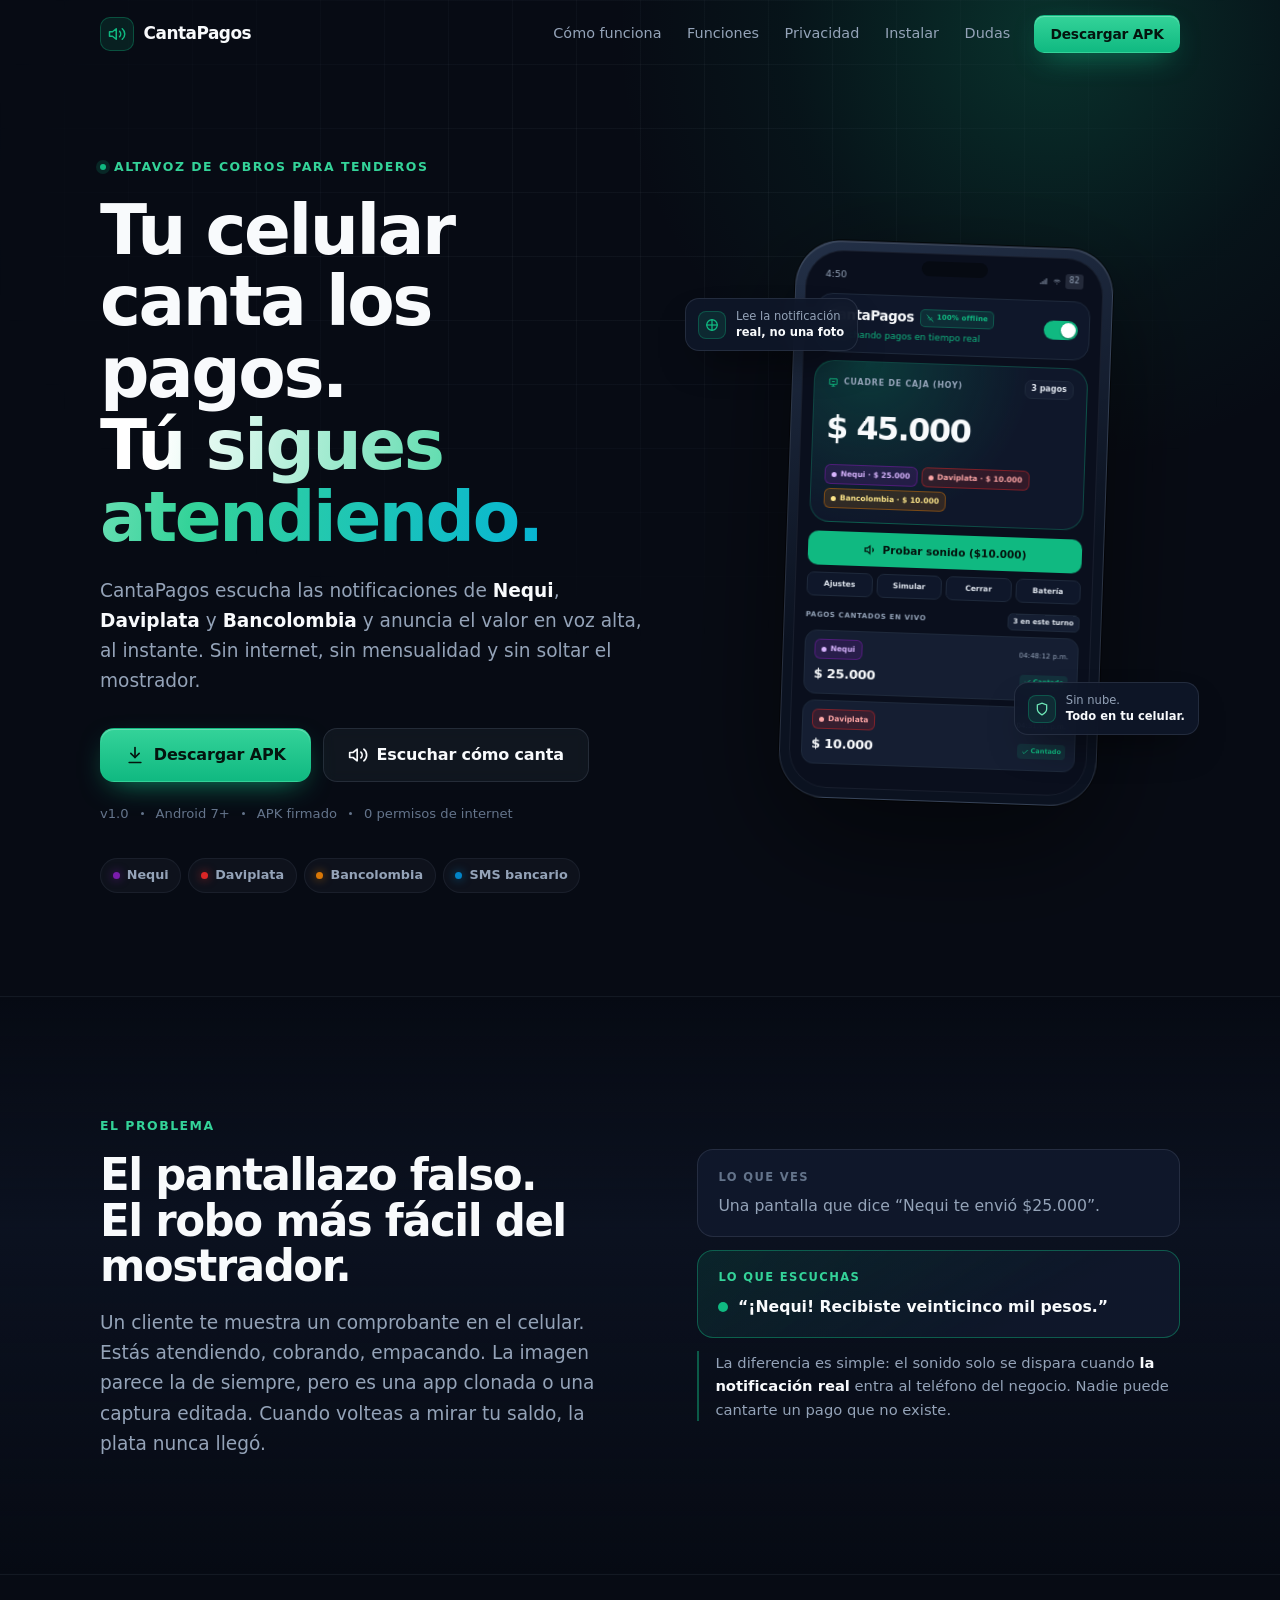
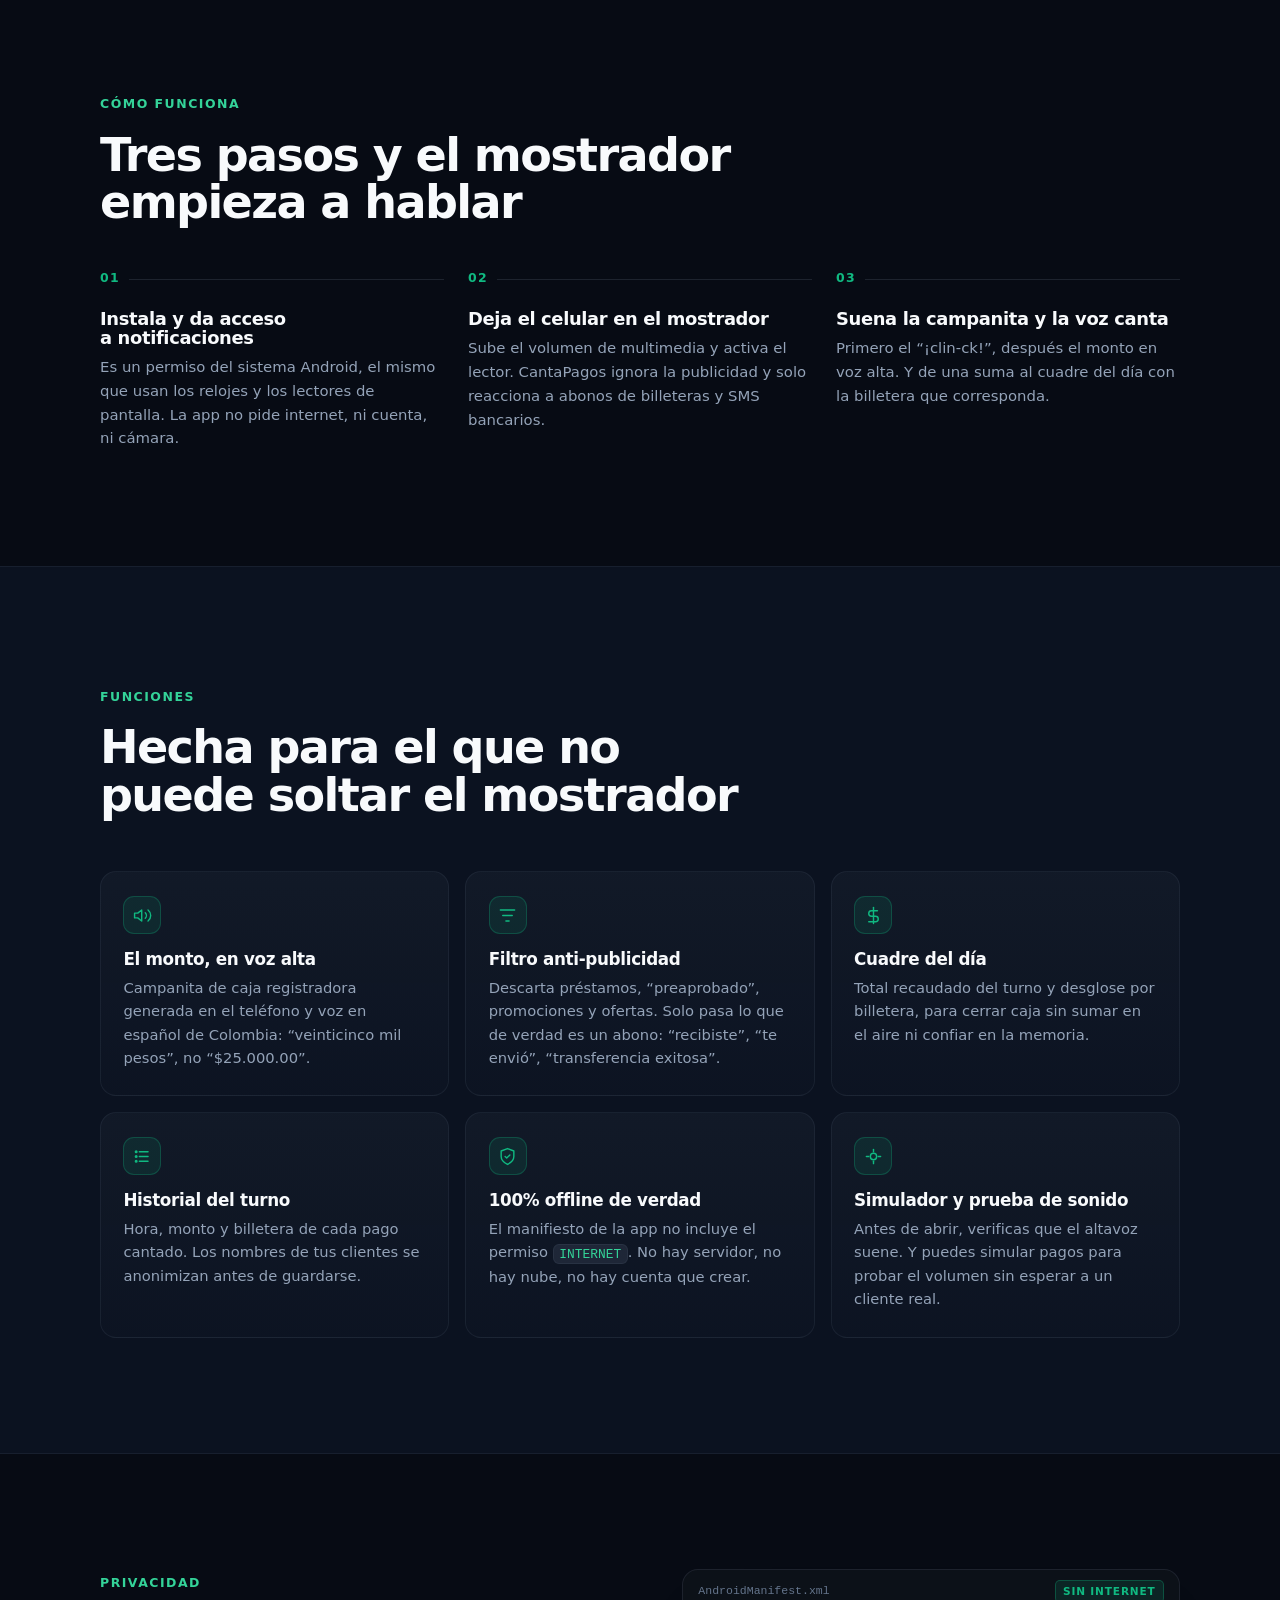
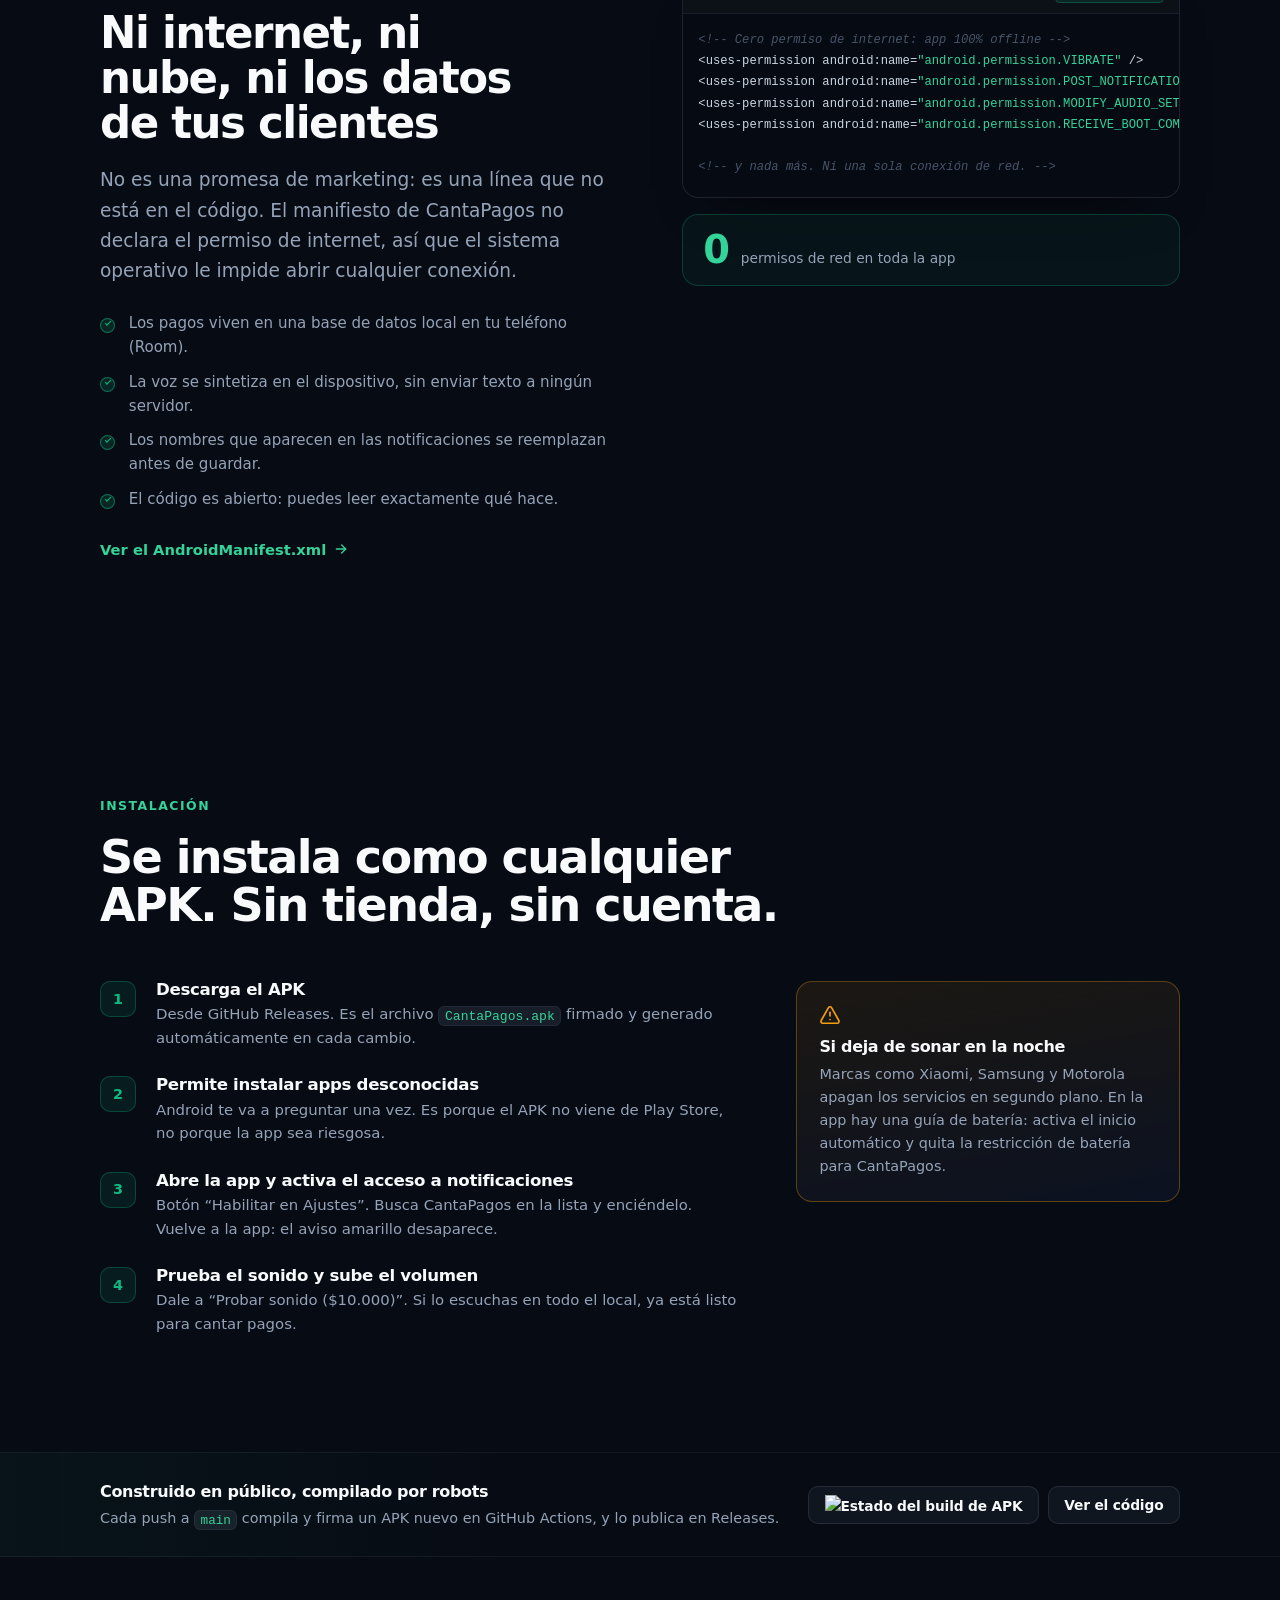
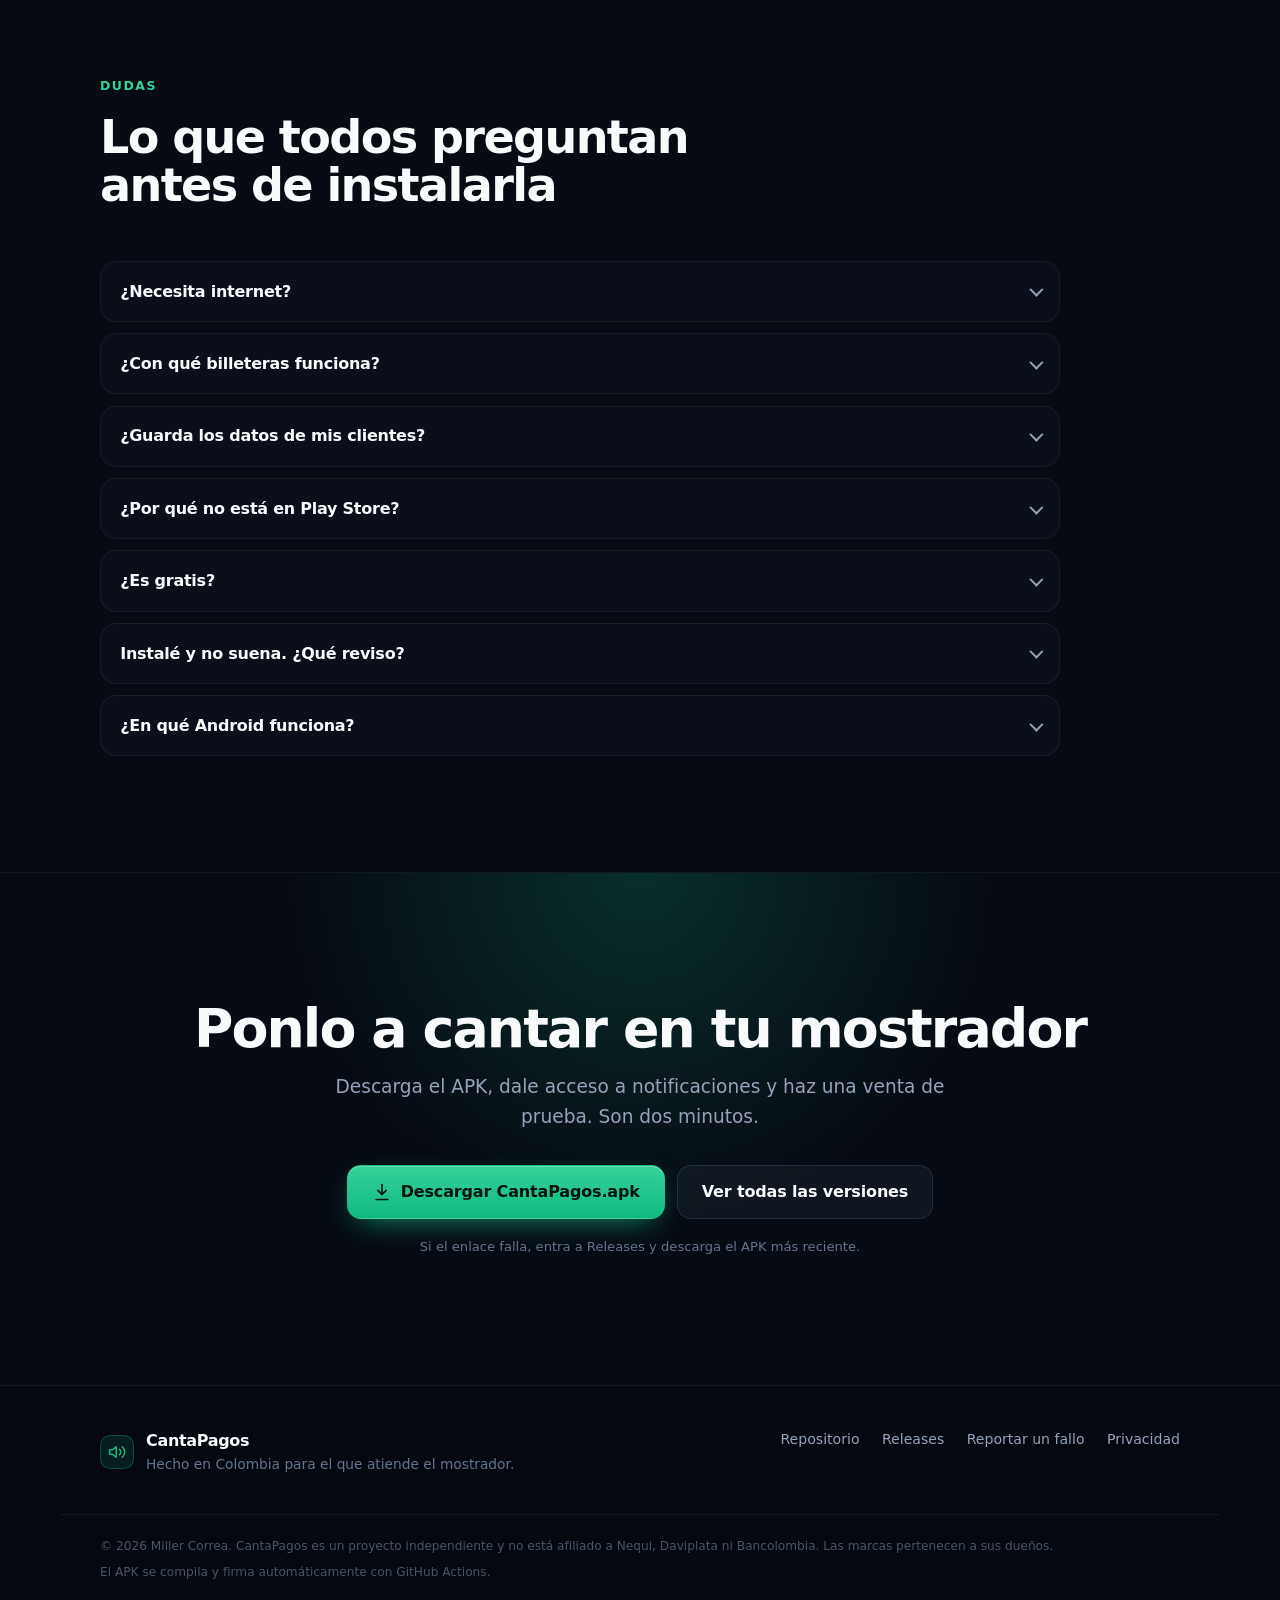
==== docs/index.html @ ed363b7a "CantaPagos: altavoz de cobros offline para el mostrador App Android (Kotlin + Jetpack Compose) que l" ====
<!DOCTYPE html>
<html lang="es-CO">
<head>
<meta charset="utf-8">
<meta name="viewport" content="width=device-width, initial-scale=1">
<title>CantaPagos — el celular que canta tus pagos | Nequi, Daviplata y Bancolombia</title>
<meta name="description" content="CantaPagos convierte tu celular Android en un altavoz de cobros: anuncia en voz alta los pagos de Nequi, Daviplata y Bancolombia. 100% offline, sin internet y sin mensualidad.">
<meta name="theme-color" content="#070B14">
<link rel="canonical" href="https://macorreag.github.io/CantaPagos/">
<link rel="icon" href="favicon.svg" type="image/svg+xml">
<meta property="og:type" content="website">
<meta property="og:locale" content="es_CO">
<meta property="og:title" content="CantaPagos — el celular que canta tus pagos">
<meta property="og:description" content="Anuncia en voz alta los pagos de Nequi, Daviplata y Bancolombia. 100% offline, sin internet y sin mensualidad.">
<meta property="og:url" content="https://macorreag.github.io/CantaPagos/">
<meta name="twitter:card" content="summary_large_image">
<link rel="stylesheet" href="styles.css">
<script>document.documentElement.classList.add('js');</script>
<script type="application/ld+json">
{
  "@context": "https://schema.org",
  "@type": "SoftwareApplication",
  "name": "CantaPagos",
  "applicationCategory": "BusinessApplication",
  "operatingSystem": "Android 7.0+",
  "description": "Altavoz de cobros offline que canta en voz alta los pagos de Nequi, Daviplata y Bancolombia.",
  "url": "https://macorreag.github.io/CantaPagos/",
  "downloadUrl": "https://github.com/Macorreag/CantaPagos/releases/latest/download/CantaPagos.apk",
  "offers": { "@type": "Offer", "price": "0", "priceCurrency": "COP" },
  "softwareVersion": "1.0"
}
</script>
</head>
<body>

<a class="skip" href="#main">Saltar al contenido</a>

<header class="nav" id="nav">
  <div class="wrap nav__inner">
    <a class="brand" href="#top" aria-label="CantaPagos, inicio">
      <span class="brand__mark" aria-hidden="true">
        <svg viewBox="0 0 24 24" fill="none" stroke="currentColor" stroke-width="2" stroke-linecap="round" stroke-linejoin="round"><path d="M11 5 6 9H2v6h4l5 4V5Z"/><path d="M15.5 8.5a5 5 0 0 1 0 7"/><path d="M19 5a9 9 0 0 1 0 14"/></svg>
      </span>
      <span class="brand__text">CantaPagos</span>
    </a>

    <nav class="nav__links" aria-label="Principal">
      <a href="#como-funciona">Cómo funciona</a>
      <a href="#funciones">Funciones</a>
      <a href="#privacidad">Privacidad</a>
      <a href="#instalar">Instalar</a>
      <a href="#faq">Dudas</a>
    </nav>

    <a class="btn btn--primary btn--sm" href="#descargar">Descargar APK</a>
  </div>
</header>

<main id="main">

  <!-- ============ HERO ============ -->
  <section class="hero" id="top">
    <div class="hero__glow" aria-hidden="true"></div>
    <div class="hero__grid" aria-hidden="true"></div>

    <div class="wrap hero__inner">
      <div class="hero__copy">
        <p class="eyebrow"><span class="dot"></span> Altavoz de cobros para tenderos</p>

        <h1>Tu celular canta los pagos.<br><span class="grad">Tú sigues atendiendo.</span></h1>

        <p class="lead">
          CantaPagos escucha las notificaciones de <strong>Nequi</strong>, <strong>Daviplata</strong>
          y <strong>Bancolombia</strong> y anuncia el valor en voz alta, al instante.
          Sin internet, sin mensualidad y sin soltar el mostrador.
        </p>

        <div class="hero__cta">
          <a class="btn btn--primary btn--lg" href="https://github.com/Macorreag/CantaPagos/releases/latest/download/CantaPagos.apk">
            <svg viewBox="0 0 24 24" fill="none" stroke="currentColor" stroke-width="2" stroke-linecap="round" stroke-linejoin="round" aria-hidden="true"><path d="M12 3v12"/><path d="m7 10 5 5 5-5"/><path d="M5 21h14"/></svg>
            Descargar APK
          </a>
          <button class="btn btn--ghost btn--lg" id="demo" type="button">
            <svg viewBox="0 0 24 24" fill="none" stroke="currentColor" stroke-width="2" stroke-linecap="round" stroke-linejoin="round" aria-hidden="true"><path d="M11 5 6 9H2v6h4l5 4V5Z"/><path d="M15.5 8.5a5 5 0 0 1 0 7"/><path d="M19 5a9 9 0 0 1 0 14"/></svg>
            <span id="demo-label">Escuchar cómo canta</span>
          </button>
        </div>

        <p class="hero__meta">
          <span>v1.0</span><span class="sep"></span><span>Android 7+</span><span class="sep"></span><span>APK firmado</span><span class="sep"></span><span>0 permisos de internet</span>
        </p>

        <ul class="wallets" aria-label="Billeteras compatibles">
          <li><span class="wallets__dot" style="--c:#7A1CAC"></span>Nequi</li>
          <li><span class="wallets__dot" style="--c:#DC2626"></span>Daviplata</li>
          <li><span class="wallets__dot" style="--c:#D97706"></span>Bancolombia</li>
          <li><span class="wallets__dot" style="--c:#0284C7"></span>SMS bancario</li>
        </ul>
      </div>

      <!-- Mockup fiel de la app -->
      <div class="hero__device">
        <div class="phone" role="img" aria-label="Pantalla de CantaPagos mostrando el cuadre del día en $45.000 y tres pagos cantados">
          <div class="phone__bezel">
            <div class="phone__screen">
              <div class="statusbar">
                <span>4:50</span>
                <span class="statusbar__icons" aria-hidden="true">
                  <svg viewBox="0 0 24 24" fill="currentColor"><path d="M2 17h3v4H2zM7 13h3v8H7zM12 9h3v12h-3zM17 5h3v16h-3z"/></svg>
                  <svg viewBox="0 0 24 24" fill="currentColor"><path d="M12 20a1.5 1.5 0 1 0 0-3 1.5 1.5 0 0 0 0 3Zm6-6a9 9 0 0 0-12 0l1.5 1.5a7 7 0 0 1 9 0L18 14Zm3-3A13 13 0 0 0 3 11l1.5 1.5a11 11 0 0 1 15 0L21 11Z"/></svg>
                  <span class="batt">82</span>
                </span>
              </div>

              <div class="app-head">
                <div>
                  <div class="app-head__row">
                    <span class="app-head__name">CantaPagos</span>
                    <span class="pill-offline">
                      <svg viewBox="0 0 24 24" fill="none" stroke="currentColor" stroke-width="2.4" aria-hidden="true"><path d="m2 2 20 20"/><path d="M8.5 16.5a5 5 0 0 1 7 0"/><path d="M5 12.5a10 10 0 0 1 4-2.4"/><path d="M15 10.1a10 10 0 0 1 4 2.4"/><path d="M12 20h.01"/></svg>
                      100% offline
                    </span>
                  </div>
                  <div class="app-head__sub">Escuchando pagos en tiempo real</div>
                </div>
                <div class="switch" aria-hidden="true"><span></span></div>
              </div>

              <div class="card summary">
                <div class="summary__top">
                  <span class="summary__label">
                    <svg viewBox="0 0 24 24" fill="none" stroke="currentColor" stroke-width="2" aria-hidden="true"><path d="M4 4h16v12H4z"/><path d="M8 20h8"/><path d="M12 16v4"/><path d="M9 10h6"/></svg>
                    Cuadre de caja (hoy)
                  </span>
                  <span class="summary__count">3 pagos</span>
                </div>
                <div class="summary__total">$ 45.000</div>
                <div class="summary__chips">
                  <span class="chip chip--nequi">Nequi · $ 25.000</span>
                  <span class="chip chip--davi">Daviplata · $ 10.000</span>
                  <span class="chip chip--banco">Bancolombia · $ 10.000</span>
                </div>
              </div>

              <div class="app-btn">
                <svg viewBox="0 0 24 24" fill="none" stroke="currentColor" stroke-width="2.2" aria-hidden="true"><path d="M11 5 6 9H2v6h4l5 4V5Z"/><path d="M15.5 8.5a5 5 0 0 1 0 7"/></svg>
                Probar sonido ($10.000)
              </div>

              <div class="app-tools" aria-hidden="true">
                <span>Ajustes</span><span>Simular</span><span>Cerrar</span><span>Batería</span>
              </div>

              <div class="app-section">
                <span>Pagos cantados en vivo</span>
                <span class="app-section__badge">3 en este turno</span>
              </div>

              <div class="txn">
                <div class="txn__top">
                  <span class="chip chip--nequi">Nequi</span>
                  <span class="txn__time">04:48:12 p.m.</span>
                </div>
                <div class="txn__bottom">
                  <span class="txn__amount">$ 25.000</span>
                  <span class="txn__ok">
                    <svg viewBox="0 0 24 24" fill="none" stroke="currentColor" stroke-width="2.4" aria-hidden="true"><path d="M20 6 9 17l-5-5"/></svg>
                    Cantado
                  </span>
                </div>
              </div>

              <div class="txn">
                <div class="txn__top">
                  <span class="chip chip--davi">Daviplata</span>
                  <span class="txn__time">04:31:05 p.m.</span>
                </div>
                <div class="txn__bottom">
                  <span class="txn__amount">$ 10.000</span>
                  <span class="txn__ok">
                    <svg viewBox="0 0 24 24" fill="none" stroke="currentColor" stroke-width="2.4" aria-hidden="true"><path d="M20 6 9 17l-5-5"/></svg>
                    Cantado
                  </span>
                </div>
              </div>
            </div>
          </div>
        </div>

        <div class="float float--a" aria-hidden="true">
          <span class="float__icon">
            <svg viewBox="0 0 24 24" fill="none" stroke="currentColor" stroke-width="2.2"><path d="M12 2v20"/><path d="M2 12h20"/><circle cx="12" cy="12" r="9"/></svg>
          </span>
          <span>Lee la notificación<br><b>real, no una foto</b></span>
        </div>

        <div class="float float--b" aria-hidden="true">
          <span class="float__icon float__icon--green">
            <svg viewBox="0 0 24 24" fill="none" stroke="currentColor" stroke-width="2.2"><path d="M12 22s8-4 8-10V5l-8-3-8 3v7c0 6 8 10 8 10Z"/></svg>
          </span>
          <span>Sin nube.<br><b>Todo en tu celular.</b></span>
        </div>
      </div>
    </div>
  </section>

  <!-- ============ PROBLEMA ============ -->
  <section class="section section--problem" id="problema">
    <div class="wrap">
      <div class="problem">
        <div class="problem__copy reveal">
          <p class="eyebrow">El problema</p>
          <h2>El pantallazo falso.<br>El robo más fácil del mostrador.</h2>
          <p class="lead">
            Un cliente te muestra un comprobante en el celular. Estás atendiendo, cobrando, empacando.
            La imagen parece la de siempre, pero es una app clonada o una captura editada.
            Cuando volteas a mirar tu saldo, la plata nunca llegó.
          </p>
        </div>
        <div class="problem__cards">
          <article class="pcard reveal">
            <span class="pcard__tag">Lo que ves</span>
            <p>Una pantalla que dice “Nequi te envió $25.000”.</p>
          </article>
          <article class="pcard pcard--win reveal">
            <span class="pcard__tag">Lo que escuchas</span>
            <p class="pcard__sound"><span class="pcard__chime"></span>“¡Nequi! Recibiste veinticinco mil pesos.”</p>
          </article>
          <p class="problem__note reveal">
            La diferencia es simple: el sonido solo se dispara cuando <strong>la notificación real</strong> entra al teléfono del negocio.
            Nadie puede cantarte un pago que no existe.
          </p>
        </div>
      </div>
    </div>
  </section>

  <!-- ============ CÓMO FUNCIONA ============ -->
  <section class="section" id="como-funciona">
    <div class="wrap">
      <div class="section__head reveal">
        <p class="eyebrow">Cómo funciona</p>
        <h2>Tres pasos y el mostrador empieza a hablar</h2>
      </div>

      <ol class="steps">
        <li class="step reveal">
          <span class="step__num">01</span>
          <h3>Instala y da acceso a notificaciones</h3>
          <p>Es un permiso del sistema Android, el mismo que usan los relojes y los lectores de pantalla. La app no pide internet, ni cuenta, ni cámara.</p>
        </li>
        <li class="step reveal">
          <span class="step__num">02</span>
          <h3>Deja el celular en el mostrador</h3>
          <p>Sube el volumen de multimedia y activa el lector. CantaPagos ignora la publicidad y solo reacciona a abonos de billeteras y SMS bancarios.</p>
        </li>
        <li class="step reveal">
          <span class="step__num">03</span>
          <h3>Suena la campanita y la voz canta</h3>
          <p>Primero el “¡clin-ck!”, después el monto en voz alta. Y de una suma al cuadre del día con la billetera que corresponda.</p>
        </li>
      </ol>
    </div>
  </section>

  <!-- ============ FUNCIONES ============ -->
  <section class="section section--features" id="funciones">
    <div class="wrap">
      <div class="section__head reveal">
        <p class="eyebrow">Funciones</p>
        <h2>Hecha para el que no puede soltar el mostrador</h2>
      </div>

      <div class="features">
        <article class="feature reveal">
          <span class="feature__icon">
            <svg viewBox="0 0 24 24" fill="none" stroke="currentColor" stroke-width="1.8" stroke-linecap="round" stroke-linejoin="round"><path d="M11 5 6 9H2v6h4l5 4V5Z"/><path d="M15.5 8.5a5 5 0 0 1 0 7"/><path d="M19 5a9 9 0 0 1 0 14"/></svg>
          </span>
          <h3>El monto, en voz alta</h3>
          <p>Campanita de caja registradora generada en el teléfono y voz en español de Colombia: “veinticinco mil pesos”, no “$25.000.00”.</p>
        </article>

        <article class="feature reveal">
          <span class="feature__icon">
            <svg viewBox="0 0 24 24" fill="none" stroke="currentColor" stroke-width="1.8" stroke-linecap="round" stroke-linejoin="round"><path d="M3 5h18"/><path d="M6 12h12"/><path d="M10 19h4"/></svg>
          </span>
          <h3>Filtro anti-publicidad</h3>
          <p>Descarta préstamos, “preaprobado”, promociones y ofertas. Solo pasa lo que de verdad es un abono: “recibiste”, “te envió”, “transferencia exitosa”.</p>
        </article>

        <article class="feature reveal">
          <span class="feature__icon">
            <svg viewBox="0 0 24 24" fill="none" stroke="currentColor" stroke-width="1.8" stroke-linecap="round" stroke-linejoin="round"><path d="M12 2v20"/><path d="M17 6H9.5a3.5 3.5 0 0 0 0 7h5a3.5 3.5 0 0 1 0 7H6"/></svg>
          </span>
          <h3>Cuadre del día</h3>
          <p>Total recaudado del turno y desglose por billetera, para cerrar caja sin sumar en el aire ni confiar en la memoria.</p>
        </article>

        <article class="feature reveal">
          <span class="feature__icon">
            <svg viewBox="0 0 24 24" fill="none" stroke="currentColor" stroke-width="1.8" stroke-linecap="round" stroke-linejoin="round"><path d="M8 6h11"/><path d="M8 12h11"/><path d="M8 18h11"/><circle cx="4" cy="6" r="1"/><circle cx="4" cy="12" r="1"/><circle cx="4" cy="18" r="1"/></svg>
          </span>
          <h3>Historial del turno</h3>
          <p>Hora, monto y billetera de cada pago cantado. Los nombres de tus clientes se anonimizan antes de guardarse.</p>
        </article>

        <article class="feature reveal">
          <span class="feature__icon">
            <svg viewBox="0 0 24 24" fill="none" stroke="currentColor" stroke-width="1.8" stroke-linecap="round" stroke-linejoin="round"><path d="M12 22s8-4 8-10V5l-8-3-8 3v7c0 6 8 10 8 10Z"/><path d="m9 12 2 2 4-4"/></svg>
          </span>
          <h3>100% offline de verdad</h3>
          <p>El manifiesto de la app no incluye el permiso <code>INTERNET</code>. No hay servidor, no hay nube, no hay cuenta que crear.</p>
        </article>

        <article class="feature reveal">
          <span class="feature__icon">
            <svg viewBox="0 0 24 24" fill="none" stroke="currentColor" stroke-width="1.8" stroke-linecap="round" stroke-linejoin="round"><path d="M12 3v3"/><path d="M12 18v3"/><path d="M3 12h3"/><path d="M18 12h3"/><circle cx="12" cy="12" r="4"/></svg>
          </span>
          <h3>Simulador y prueba de sonido</h3>
          <p>Antes de abrir, verificas que el altavoz suene. Y puedes simular pagos para probar el volumen sin esperar a un cliente real.</p>
        </article>
      </div>
    </div>
  </section>

  <!-- ============ PRIVACIDAD ============ -->
  <section class="section section--privacy" id="privacidad">
    <div class="wrap privacy">
      <div class="privacy__copy reveal">
        <p class="eyebrow">Privacidad</p>
        <h2>Ni internet, ni nube, ni los datos de tus clientes</h2>
        <p class="lead">
          No es una promesa de marketing: es una línea que no está en el código.
          El manifiesto de CantaPagos no declara el permiso de internet, así que el sistema
          operativo le impide abrir cualquier conexión.
        </p>
        <ul class="checks">
          <li>Los pagos viven en una base de datos local en tu teléfono (Room).</li>
          <li>La voz se sintetiza en el dispositivo, sin enviar texto a ningún servidor.</li>
          <li>Los nombres que aparecen en las notificaciones se reemplazan antes de guardar.</li>
          <li>El código es abierto: puedes leer exactamente qué hace.</li>
        </ul>
        <a class="link-arrow" href="https://github.com/Macorreag/CantaPagos/blob/main/app/src/main/AndroidManifest.xml">
          Ver el AndroidManifest.xml
          <svg viewBox="0 0 24 24" fill="none" stroke="currentColor" stroke-width="2" stroke-linecap="round" stroke-linejoin="round" aria-hidden="true"><path d="M5 12h14"/><path d="m13 6 6 6-6 6"/></svg>
        </a>
      </div>

      <div class="privacy__proof reveal">
        <div class="code">
          <div class="code__bar">
            <span>AndroidManifest.xml</span>
            <span class="code__ok">sin INTERNET</span>
          </div>
          <pre><code><span class="c">&lt;!-- Cero permiso de internet: app 100% offline --&gt;</span>
&lt;uses-permission android:name=<span class="s">"android.permission.VIBRATE"</span> /&gt;
&lt;uses-permission android:name=<span class="s">"android.permission.POST_NOTIFICATIONS"</span> /&gt;
&lt;uses-permission android:name=<span class="s">"android.permission.MODIFY_AUDIO_SETTINGS"</span> /&gt;
&lt;uses-permission android:name=<span class="s">"android.permission.RECEIVE_BOOT_COMPLETED"</span> /&gt;

<span class="c">&lt;!-- y nada más. Ni una sola conexión de red. --&gt;</span></code></pre>
        </div>
        <div class="proof__stat">
          <span class="proof__num">0</span>
          <span class="proof__txt">permisos de red en toda la app</span>
        </div>
      </div>
    </div>
  </section>

  <!-- ============ INSTALAR ============ -->
  <section class="section" id="instalar">
    <div class="wrap">
      <div class="section__head reveal">
        <p class="eyebrow">Instalación</p>
        <h2>Se instala como cualquier APK. Sin tienda, sin cuenta.</h2>
      </div>

      <div class="install">
        <ol class="install__steps">
          <li class="reveal">
            <span class="install__n">1</span>
            <div>
              <h3>Descarga el APK</h3>
              <p>Desde GitHub Releases. Es el archivo <code>CantaPagos.apk</code> firmado y generado automáticamente en cada cambio.</p>
            </div>
          </li>
          <li class="reveal">
            <span class="install__n">2</span>
            <div>
              <h3>Permite instalar apps desconocidas</h3>
              <p>Android te va a preguntar una vez. Es porque el APK no viene de Play Store, no porque la app sea riesgosa.</p>
            </div>
          </li>
          <li class="reveal">
            <span class="install__n">3</span>
            <div>
              <h3>Abre la app y activa el acceso a notificaciones</h3>
              <p>Botón “Habilitar en Ajustes”. Busca CantaPagos en la lista y enciéndelo. Vuelve a la app: el aviso amarillo desaparece.</p>
            </div>
          </li>
          <li class="reveal">
            <span class="install__n">4</span>
            <div>
              <h3>Prueba el sonido y sube el volumen</h3>
              <p>Dale a “Probar sonido ($10.000)”. Si lo escuchas en todo el local, ya está listo para cantar pagos.</p>
            </div>
          </li>
        </ol>

        <aside class="install__note reveal">
          <span class="install__note-icon">
            <svg viewBox="0 0 24 24" fill="none" stroke="currentColor" stroke-width="1.8" stroke-linecap="round" stroke-linejoin="round"><path d="M12 9v4"/><path d="M12 17h.01"/><path d="M10.3 3.9 2.4 18a2 2 0 0 0 1.7 3h15.8a2 2 0 0 0 1.7-3L13.7 3.9a2 2 0 0 0-3.4 0Z"/></svg>
          </span>
          <h3>Si deja de sonar en la noche</h3>
          <p>
            Marcas como Xiaomi, Samsung y Motorola apagan los servicios en segundo plano.
            En la app hay una guía de batería: activa el inicio automático y quita la restricción de batería para CantaPagos.
          </p>
        </aside>
      </div>
    </div>
  </section>

  <!-- ============ CI STRIP ============ -->
  <section class="strip">
    <div class="wrap strip__inner reveal">
      <div>
        <p class="strip__title">Construido en público, compilado por robots</p>
        <p class="strip__sub">Cada push a <code>main</code> compila y firma un APK nuevo en GitHub Actions, y lo publica en Releases.</p>
      </div>
      <div class="strip__actions">
        <a class="btn btn--ghost btn--sm" href="https://github.com/Macorreag/CantaPagos/actions/workflows/apk.yml">
          <img class="badge" src="https://github.com/Macorreag/CantaPagos/actions/workflows/apk.yml/badge.svg" alt="Estado del build de APK" height="20" width="auto">
        </a>
        <a class="btn btn--ghost btn--sm" href="https://github.com/Macorreag/CantaPagos">Ver el código</a>
      </div>
    </div>
  </section>

  <!-- ============ FAQ ============ -->
  <section class="section" id="faq">
    <div class="wrap">
      <div class="section__head reveal">
        <p class="eyebrow">Dudas</p>
        <h2>Lo que todos preguntan antes de instalarla</h2>
      </div>

      <div class="faq">
        <details class="reveal">
          <summary>¿Necesita internet?</summary>
          <p>No. La app no tiene el permiso <code>INTERNET</code> en su manifiesto, así que ni siquiera podría conectarse. Funciona en modo avión.</p>
        </details>
        <details class="reveal">
          <summary>¿Con qué billeteras funciona?</summary>
          <p>Nequi, Daviplata, Bancolombia (incluida A la mano) y notificaciones de SMS bancarios. Cada pago se marca con su billetera en el historial.</p>
        </details>
        <details class="reveal">
          <summary>¿Guarda los datos de mis clientes?</summary>
          <p>Guarda el monto, la hora y la billetera. Los nombres que aparecen en el texto de la notificación se anonimizan antes de almacenarse, y todo queda solo en tu teléfono.</p>
        </details>
        <details class="reveal">
          <summary>¿Por qué no está en Play Store?</summary>
          <p>Hoy se distribuye como APK firmado desde este repositorio. Publicar en Play implica un proceso de revisión aparte; mientras tanto, cada cambio en <code>main</code> genera un APK nuevo automáticamente.</p>
        </details>
        <details class="reveal">
          <summary>¿Es gratis?</summary>
          <p>Sí. El código es abierto y el APK es libre de descargar. No hay suscripción, no hay versión “premium” y no hay anuncios.</p>
        </details>
        <details class="reveal">
          <summary>Instalé y no suena. ¿Qué reviso?</summary>
          <p>En orden: acceso a notificaciones activo, volumen de multimedia alto, la app abierta al menos una vez después de instalar, y la restricción de batería desactivada. Si sigue igual, abre un issue en GitHub con el modelo del teléfono.</p>
        </details>
        <details class="reveal">
          <summary>¿En qué Android funciona?</summary>
          <p>Desde Android 7.0 (API 24) en adelante. Está probada en capas como One UI y HyperOS, que son las que más agresivamente cierran apps en segundo plano.</p>
        </details>
      </div>
    </div>
  </section>

  <!-- ============ CTA FINAL ============ -->
  <section class="cta-final" id="descargar">
    <div class="wrap cta-final__inner reveal">
      <h2>Ponlo a cantar en tu mostrador</h2>
      <p class="lead">Descarga el APK, dale acceso a notificaciones y haz una venta de prueba. Son dos minutos.</p>
      <div class="cta-final__actions">
        <a class="btn btn--primary btn--lg" href="https://github.com/Macorreag/CantaPagos/releases/latest/download/CantaPagos.apk">
          <svg viewBox="0 0 24 24" fill="none" stroke="currentColor" stroke-width="2" stroke-linecap="round" stroke-linejoin="round" aria-hidden="true"><path d="M12 3v12"/><path d="m7 10 5 5 5-5"/><path d="M5 21h14"/></svg>
          Descargar CantaPagos.apk
        </a>
        <a class="btn btn--ghost btn--lg" href="https://github.com/Macorreag/CantaPagos/releases">Ver todas las versiones</a>
      </div>
      <p class="cta-final__fine">Si el enlace falla, entra a Releases y descarga el APK más reciente.</p>
    </div>
  </section>
</main>

<footer class="footer">
  <div class="wrap footer__inner">
    <div class="footer__brand">
      <span class="brand__mark" aria-hidden="true">
        <svg viewBox="0 0 24 24" fill="none" stroke="currentColor" stroke-width="2" stroke-linecap="round" stroke-linejoin="round"><path d="M11 5 6 9H2v6h4l5 4V5Z"/><path d="M15.5 8.5a5 5 0 0 1 0 7"/><path d="M19 5a9 9 0 0 1 0 14"/></svg>
      </span>
      <div>
        <p class="footer__name">CantaPagos</p>
        <p class="footer__tag">Hecho en Colombia para el que atiende el mostrador.</p>
      </div>
    </div>

    <nav class="footer__links" aria-label="Enlaces del proyecto">
      <a href="https://github.com/Macorreag/CantaPagos">Repositorio</a>
      <a href="https://github.com/Macorreag/CantaPagos/releases">Releases</a>
      <a href="https://github.com/Macorreag/CantaPagos/issues">Reportar un fallo</a>
      <a href="#privacidad">Privacidad</a>
    </nav>
  </div>
  <div class="wrap footer__legal">
    <p>© <span id="year">2026</span> Miller Correa. CantaPagos es un proyecto independiente y no está afiliado a Nequi, Daviplata ni Bancolombia. Las marcas pertenecen a sus dueños.</p>
    <p>El APK se compila y firma automáticamente con GitHub Actions.</p>
  </div>
</footer>

<script src="app.js" defer></script>
</body>
</html>
---- docs/styles.css ----
/* ============================================
   CantaPagos — landing
   Paleta tomada del tema real de la app (ui/theme/Color.kt)
   ============================================ */

:root {
  --bg:        #070B14;
  --bg-soft:   #0B1220;
  --surface:   #0F172A;
  --surface-2: #151E32;
  --surface-3: #1E293B;
  --line:      rgba(148, 163, 184, .16);
  --line-soft: rgba(148, 163, 184, .09);

  --text:  #F8FAFC;
  --muted: #94A3B8;
  --dim:   #64748B;

  --emerald:   #10B981;
  --emerald-2: #34D399;
  --emerald-d: #047857;

  --nequi: #7A1CAC;
  --davi:  #DC2626;
  --banco: #D97706;
  --sms:   #0284C7;

  --radius-sm: 10px;
  --radius:    16px;
  --radius-lg: 24px;

  --wrap: 1160px;
  --pad: clamp(1.25rem, 4.5vw, 2.5rem);

  --font: ui-sans-serif, system-ui, -apple-system, "Segoe UI", Roboto, "Helvetica Neue", Arial, sans-serif;
  --mono: ui-monospace, SFMono-Regular, "SF Mono", Menlo, Consolas, "Liberation Mono", monospace;

  --ease: cubic-bezier(.22, .61, .36, 1);
}

*, *::before, *::after { box-sizing: border-box; }

html {
  scroll-behavior: smooth;
  -webkit-text-size-adjust: 100%;
}

body {
  margin: 0;
  background: var(--bg);
  color: var(--text);
  font-family: var(--font);
  font-size: 1rem;
  line-height: 1.6;
  -webkit-font-smoothing: antialiased;
  text-rendering: optimizeLegibility;
  overflow-x: hidden;
}

img, svg { display: block; max-width: 100%; }
a { color: inherit; text-decoration: none; }
button { font: inherit; color: inherit; }

h1, h2, h3 {
  margin: 0;
  font-weight: 800;
  letter-spacing: -.035em;
  line-height: 1.04;
  text-wrap: balance;
}

p { margin: 0; }

code {
  font-family: var(--mono);
  font-size: .88em;
  padding: .12em .42em;
  border-radius: 6px;
  background: rgba(148, 163, 184, .12);
  border: 1px solid var(--line-soft);
  color: var(--emerald-2);
}

::selection { background: rgba(16, 185, 129, .28); }

:focus-visible {
  outline: 3px solid var(--emerald);
  outline-offset: 3px;
  border-radius: 6px;
}

.skip {
  position: absolute;
  left: -9999px;
  top: 0;
  background: var(--emerald);
  color: #04140E;
  font-weight: 700;
  padding: .8rem 1.2rem;
  border-radius: 0 0 12px 0;
  z-index: 200;
}
.skip:focus { left: 0; }

.wrap {
  width: 100%;
  max-width: var(--wrap);
  margin-inline: auto;
  padding-inline: var(--pad);
}

/* ---------- Botones ---------- */
.btn {
  --btn-h: 46px;
  display: inline-flex;
  align-items: center;
  justify-content: center;
  gap: .55rem;
  height: var(--btn-h);
  padding-inline: 1.15rem;
  border-radius: 12px;
  border: 1px solid transparent;
  font-weight: 700;
  font-size: .94rem;
  letter-spacing: -.01em;
  cursor: pointer;
  white-space: nowrap;
  transition: transform .16s var(--ease), background-color .16s var(--ease),
              border-color .16s var(--ease), box-shadow .22s var(--ease);
}
.btn svg { width: 18px; height: 18px; flex: none; }
.btn--sm { --btn-h: 38px; font-size: .86rem; padding-inline: .95rem; border-radius: 10px; }
.btn--lg { --btn-h: 54px; font-size: 1rem; padding-inline: 1.5rem; border-radius: 14px; }
.btn--lg svg { width: 20px; height: 20px; }

.btn--primary {
  background: linear-gradient(180deg, var(--emerald-2), var(--emerald));
  color: #04140E;
  box-shadow: 0 1px 0 rgba(255,255,255,.25) inset, 0 10px 30px -12px rgba(16,185,129,.85);
}
.btn--primary:hover { transform: translateY(-2px); box-shadow: 0 1px 0 rgba(255,255,255,.3) inset, 0 16px 36px -12px rgba(16,185,129,.95); }
.btn--primary:active { transform: translateY(0) scale(.985); }

.btn--ghost {
  background: rgba(148, 163, 184, .07);
  border-color: var(--line);
  color: var(--text);
  backdrop-filter: blur(6px);
}
.btn--ghost:hover { background: rgba(148, 163, 184, .13); border-color: rgba(148,163,184,.32); transform: translateY(-2px); }
.btn--ghost:active { transform: translateY(0) scale(.985); }

/* ---------- Nav ---------- */
.nav {
  position: fixed;
  inset: 0 0 auto 0;
  z-index: 100;
  border-bottom: 1px solid transparent;
  transition: background-color .3s var(--ease), border-color .3s var(--ease), backdrop-filter .3s;
}
.nav.is-stuck {
  background: rgba(7, 11, 20, .78);
  backdrop-filter: blur(14px) saturate(160%);
  border-bottom-color: var(--line-soft);
}
.nav__inner {
  display: flex;
  align-items: center;
  gap: 1.5rem;
  height: 68px;
}
.brand { display: inline-flex; align-items: center; gap: .6rem; }
.brand__mark {
  display: grid;
  place-items: center;
  width: 34px; height: 34px;
  border-radius: 10px;
  color: var(--emerald);
  background: rgba(16, 185, 129, .12);
  border: 1px solid rgba(16, 185, 129, .32);
  flex: none;
}
.brand__mark svg { width: 18px; height: 18px; }
.brand__text { font-weight: 800; letter-spacing: -.03em; font-size: 1.06rem; }

.nav__links {
  display: flex;
  align-items: center;
  gap: 1.6rem;
  margin-left: auto;
  font-size: .9rem;
  color: var(--muted);
}
.nav__links a { position: relative; padding-block: .4rem; transition: color .18s; }
.nav__links a::after {
  content: "";
  position: absolute;
  left: 0; right: 0; bottom: 0;
  height: 1px;
  background: var(--emerald);
  transform: scaleX(0);
  transform-origin: left;
  transition: transform .22s var(--ease);
}
.nav__links a:hover { color: var(--text); }
.nav__links a:hover::after { transform: scaleX(1); }

/* ---------- Hero ---------- */
.hero {
  position: relative;
  padding-top: clamp(7rem, 12vw, 9.5rem);
  padding-bottom: clamp(4rem, 8vw, 7rem);
  overflow: hidden;
}
.hero__glow {
  position: absolute;
  width: 900px; height: 900px;
  top: -420px; right: -220px;
  background: radial-gradient(circle, rgba(16,185,129,.22) 0%, rgba(4,120,87,.08) 42%, transparent 68%);
  pointer-events: none;
}
.hero__grid {
  position: absolute;
  inset: 0;
  background-image:
    linear-gradient(to right, rgba(148,163,184,.06) 1px, transparent 1px),
    linear-gradient(to bottom, rgba(148,163,184,.06) 1px, transparent 1px);
  background-size: 64px 64px;
  mask-image: radial-gradient(ellipse 70% 60% at 50% 20%, #000 20%, transparent 75%);
  -webkit-mask-image: radial-gradient(ellipse 70% 60% at 50% 20%, #000 20%, transparent 75%);
  pointer-events: none;
}
.hero__inner {
  position: relative;
  display: grid;
  grid-template-columns: minmax(0, 1.08fr) minmax(0, .92fr);
  align-items: center;
  gap: clamp(2rem, 5vw, 4rem);
}

.eyebrow {
  display: inline-flex;
  align-items: center;
  gap: .5rem;
  font-size: .78rem;
  font-weight: 700;
  letter-spacing: .12em;
  text-transform: uppercase;
  color: var(--emerald-2);
  margin-bottom: 1.1rem;
}
.eyebrow .dot {
  width: 6px; height: 6px;
  border-radius: 50%;
  background: var(--emerald);
  box-shadow: 0 0 0 4px rgba(16,185,129,.16);
}

.hero h1 {
  font-size: clamp(2.45rem, 5.4vw, 4.35rem);
  margin-bottom: 1.35rem;
}
.grad {
  background: linear-gradient(100deg, #fff 8%, var(--emerald-2) 55%, #06b6d4 100%);
  -webkit-background-clip: text;
  background-clip: text;
  color: transparent;
}

.lead {
  font-size: clamp(1.02rem, 1.5vw, 1.16rem);
  line-height: 1.62;
  color: var(--muted);
  max-width: 52ch;
}
.lead strong { color: var(--text); font-weight: 650; }

.hero__cta {
  display: flex;
  flex-wrap: wrap;
  gap: .75rem;
  margin-top: 2rem;
}

.hero__meta {
  display: flex;
  flex-wrap: wrap;
  align-items: center;
  gap: .5rem .75rem;
  margin-top: 1.35rem;
  font-size: .82rem;
  color: var(--dim);
  font-variant-numeric: tabular-nums;
}
.hero__meta .sep {
  width: 3px; height: 3px;
  border-radius: 50%;
  background: var(--dim);
}

.wallets {
  display: flex;
  flex-wrap: wrap;
  gap: .45rem;
  list-style: none;
  margin: 2.1rem 0 0;
  padding: 0;
}
.wallets li {
  display: inline-flex;
  align-items: center;
  gap: .45rem;
  padding: .4rem .72rem;
  border-radius: 999px;
  border: 1px solid var(--line-soft);
  background: rgba(148,163,184,.05);
  font-size: .8rem;
  font-weight: 600;
  color: var(--muted);
}
.wallets__dot {
  width: 7px; height: 7px;
  border-radius: 50%;
  background: var(--c);
  box-shadow: 0 0 10px color-mix(in srgb, var(--c) 70%, transparent);
}

/* ---------- Teléfono ---------- */
.hero__device {
  position: relative;
  display: grid;
  place-items: center;
  padding-block: 1rem;
}

.phone {
  position: relative;
  width: 318px;
  max-width: 100%;
  transform: rotate(2deg);
  filter: drop-shadow(0 40px 60px rgba(0,0,0,.55));
}
.phone__bezel {
  border-radius: 46px;
  padding: 9px;
  background: linear-gradient(160deg, #233047, #0b1220 60%);
  border: 1px solid rgba(148,163,184,.2);
  box-shadow:
    0 0 0 1px rgba(0,0,0,.6),
    inset 0 1px 0 rgba(255,255,255,.12);
}
.phone__screen {
  position: relative;
  border-radius: 38px;
  background: #0A0F1D;
  padding: 12px 12px 18px;
  overflow: hidden;
  box-shadow: inset 0 0 0 1px rgba(148,163,184,.1);
}
.phone__screen::before {
  content: "";
  position: absolute;
  top: 8px; left: 50%;
  transform: translateX(-50%);
  width: 66px; height: 15px;
  background: #060A12;
  border-radius: 999px;
  z-index: 2;
}

.statusbar {
  display: flex;
  justify-content: space-between;
  align-items: center;
  padding: 4px 8px 12px;
  font-size: 9.5px;
  color: var(--muted);
  font-variant-numeric: tabular-nums;
}
.statusbar__icons { display: inline-flex; align-items: center; gap: 4px; }
.statusbar__icons svg { width: 9px; height: 9px; opacity: .8; }
.batt {
  font-size: 8px;
  padding: 1px 4px;
  border-radius: 3px;
  background: rgba(148,163,184,.18);
}

.app-head {
  display: flex;
  align-items: center;
  justify-content: space-between;
  gap: 8px;
  padding: 10px 11px;
  border-radius: 16px;
  background: var(--surface);
  border: 1px solid var(--surface-3);
  margin-bottom: 8px;
}
.app-head__row { display: flex; align-items: center; gap: 6px; }
.app-head__name { font-size: 13.5px; font-weight: 900; letter-spacing: -.03em; }
.app-head__sub { font-size: 9px; color: var(--emerald); margin-top: 1px; }
.pill-offline {
  display: inline-flex;
  align-items: center;
  gap: 3px;
  font-size: 7px;
  font-weight: 800;
  letter-spacing: .02em;
  padding: 2px 5px;
  border-radius: 5px;
  color: var(--emerald);
  background: rgba(16,185,129,.14);
  border: 1px solid rgba(16,185,129,.3);
}
.pill-offline svg { width: 8px; height: 8px; }

.switch {
  width: 34px; height: 19px;
  border-radius: 999px;
  background: var(--emerald);
  padding: 2px;
  flex: none;
  display: flex;
  justify-content: flex-end;
}
.switch span {
  width: 15px; height: 15px;
  border-radius: 50%;
  background: #fff;
  box-shadow: 0 1px 2px rgba(0,0,0,.4);
}

.card.summary {
  position: relative;
  border-radius: 20px;
  padding: 12px 13px 13px;
  background:
    radial-gradient(circle at 20% 0%, rgba(4,120,87,.35), transparent 60%),
    var(--surface);
  border: 1px solid rgba(16,185,129,.28);
  margin-bottom: 9px;
}
.summary__top { display: flex; align-items: center; justify-content: space-between; gap: 6px; }
.summary__label {
  display: inline-flex;
  align-items: center;
  gap: 5px;
  font-size: 8px;
  font-weight: 800;
  letter-spacing: .09em;
  text-transform: uppercase;
  color: var(--muted);
}
.summary__label svg { width: 11px; height: 11px; color: var(--emerald); }
.summary__count {
  font-size: 8px;
  font-weight: 700;
  padding: 2px 6px;
  border-radius: 7px;
  color: #E2E8F0;
  background: var(--surface-2);
  border: 1px solid var(--surface-3);
}
.summary__total {
  font-size: 32px;
  font-weight: 900;
  letter-spacing: -.05em;
  margin: 10px 0 11px;
  font-variant-numeric: tabular-nums;
}
.summary__chips { display: flex; flex-wrap: wrap; gap: 4px; }

.chip {
  display: inline-flex;
  align-items: center;
  gap: 4px;
  font-size: 7.5px;
  font-weight: 800;
  padding: 3px 6px;
  border-radius: 6px;
  border: 1px solid transparent;
}
.chip::before {
  content: "";
  width: 5px; height: 5px;
  border-radius: 50%;
  background: currentColor;
}
.chip--nequi { color: #D8B4FE; background: rgba(122,28,172,.2); border-color: rgba(122,28,172,.5); }
.chip--davi  { color: #FCA5A5; background: rgba(220,38,38,.17);  border-color: rgba(220,38,38,.45); }
.chip--banco { color: #FDE68A; background: rgba(217,119,6,.17);  border-color: rgba(217,119,6,.45); }

.app-btn {
  display: flex;
  align-items: center;
  justify-content: center;
  gap: 6px;
  height: 34px;
  border-radius: 10px;
  background: var(--emerald);
  color: #04140E;
  font-size: 10.5px;
  font-weight: 800;
  margin-bottom: 7px;
}
.app-btn svg { width: 13px; height: 13px; }

.app-tools {
  display: grid;
  grid-template-columns: repeat(4, 1fr);
  gap: 4px;
  margin-bottom: 11px;
}
.app-tools span {
  display: grid;
  place-items: center;
  height: 24px;
  font-size: 7.5px;
  font-weight: 700;
  color: #E2E8F0;
  border-radius: 7px;
  background: var(--surface);
  border: 1px solid var(--surface-3);
}

.app-section {
  display: flex;
  align-items: center;
  justify-content: space-between;
  font-size: 7px;
  font-weight: 800;
  letter-spacing: .09em;
  text-transform: uppercase;
  color: var(--muted);
  margin-bottom: 6px;
}
.app-section__badge {
  font-size: 7px;
  letter-spacing: 0;
  text-transform: none;
  padding: 2px 5px;
  border-radius: 5px;
  color: #E2E8F0;
  background: var(--surface-2);
  border: 1px solid var(--surface-3);
}

.txn {
  border-radius: 12px;
  padding: 8px 9px;
  background: var(--surface-2);
  border: 1px solid var(--surface-3);
  margin-bottom: 6px;
}
.txn__top { display: flex; align-items: center; justify-content: space-between; }
.txn__time { font-size: 7px; color: var(--muted); font-variant-numeric: tabular-nums; }
.txn__bottom {
  display: flex;
  align-items: center;
  justify-content: space-between;
  margin-top: 5px;
}
.txn__amount { font-size: 13px; font-weight: 800; letter-spacing: -.02em; }
.txn__ok {
  display: inline-flex;
  align-items: center;
  gap: 2px;
  font-size: 6.5px;
  font-weight: 800;
  color: var(--emerald);
  background: rgba(16,185,129,.12);
  border-radius: 4px;
  padding: 2px 4px;
}
.txn__ok svg { width: 8px; height: 8px; }

/* Tarjetas flotantes */
.float {
  position: absolute;
  display: flex;
  align-items: center;
  gap: .6rem;
  padding: .62rem .8rem;
  border-radius: 14px;
  background: rgba(15, 23, 42, .88);
  border: 1px solid var(--line);
  backdrop-filter: blur(10px);
  box-shadow: 0 18px 40px -18px rgba(0,0,0,.9);
  font-size: .72rem;
  line-height: 1.35;
  color: var(--muted);
}
.float b { color: var(--text); font-weight: 700; }
.float__icon {
  display: grid;
  place-items: center;
  width: 28px; height: 28px;
  flex: none;
  border-radius: 8px;
  color: var(--emerald);
  background: rgba(16,185,129,.12);
  border: 1px solid rgba(16,185,129,.3);
}
.float__icon svg { width: 14px; height: 14px; }
.float__icon--green { color: #6EE7B7; }
.float--a { top: 12%; left: -6%; }
.float--b { bottom: 14%; right: -4%; }

/* ---------- Secciones ---------- */
.section { position: relative; padding-block: clamp(4.5rem, 9vw, 7.5rem); }
.section__head { max-width: 46rem; margin-bottom: clamp(2.2rem, 4vw, 3.4rem); }
.section__head h2 { font-size: clamp(1.9rem, 3.6vw, 3rem); }

.section--problem {
  background: linear-gradient(180deg, transparent, rgba(15,23,42,.55) 40%, transparent);
  border-block: 1px solid var(--line-soft);
}
.problem {
  display: grid;
  grid-template-columns: minmax(0, 1.05fr) minmax(0, .95fr);
  gap: clamp(2rem, 5vw, 4.5rem);
  align-items: center;
}
.problem h2 { font-size: clamp(1.85rem, 3.4vw, 2.75rem); margin-bottom: 1.2rem; }
.problem__cards { display: grid; gap: .8rem; }
.pcard {
  border-radius: var(--radius);
  border: 1px solid var(--line);
  background: var(--surface);
  padding: 1.1rem 1.25rem;
  position: relative;
}
.pcard__tag {
  display: block;
  font-size: .72rem;
  font-weight: 800;
  letter-spacing: .12em;
  text-transform: uppercase;
  color: var(--dim);
  margin-bottom: .45rem;
}
.pcard p { font-size: .98rem; color: var(--muted); }
.pcard--win {
  border-color: rgba(16,185,129,.42);
  background: linear-gradient(150deg, rgba(16,185,129,.12), var(--surface) 70%);
}
.pcard--win .pcard__tag { color: var(--emerald-2); }
.pcard--win p { color: var(--text); }
.pcard__sound { display: flex; align-items: center; gap: .6rem; font-weight: 600; }
.pcard__chime {
  position: relative;
  width: 10px; height: 10px;
  flex: none;
  border-radius: 50%;
  background: var(--emerald);
}
.pcard__chime::after {
  content: "";
  position: absolute;
  inset: -6px;
  border-radius: 50%;
  border: 1px solid var(--emerald);
  opacity: 0;
  animation: ping 2.6s var(--ease) infinite;
}
@keyframes ping {
  0%   { transform: scale(.5); opacity: .8; }
  70%  { transform: scale(1.5); opacity: 0; }
  100% { opacity: 0; }
}
.problem__note { font-size: .92rem; color: var(--muted); padding-left: 1rem; border-left: 2px solid rgba(16,185,129,.45); }
.problem__note strong { color: var(--text); }

/* ---------- Pasos ---------- */
.steps {
  display: grid;
  grid-template-columns: repeat(3, 1fr);
  gap: 1.5rem;
  list-style: none;
  margin: 0;
  padding: 0;
  counter-reset: step;
}
.step {
  position: relative;
  padding-top: 1.9rem;
  border-top: 1px solid var(--line);
}
.step__num {
  position: absolute;
  top: -.72rem;
  left: 0;
  font-size: .78rem;
  font-weight: 900;
  letter-spacing: .1em;
  color: var(--emerald);
  background: var(--bg);
  padding-right: .6rem;
}
.step h3 { font-size: 1.12rem; margin-bottom: .55rem; letter-spacing: -.02em; }
.step p { font-size: .93rem; color: var(--muted); }

/* ---------- Features ---------- */
.section--features { background: var(--bg-soft); border-block: 1px solid var(--line-soft); }
.features {
  display: grid;
  grid-template-columns: repeat(3, 1fr);
  gap: 1rem;
}
.feature {
  position: relative;
  padding: 1.5rem 1.4rem 1.6rem;
  border-radius: var(--radius);
  border: 1px solid var(--line-soft);
  background: linear-gradient(180deg, rgba(148,163,184,.05), rgba(148,163,184,.015));
  transition: border-color .25s var(--ease), transform .25s var(--ease), background-color .25s;
}
.feature:hover {
  transform: translateY(-3px);
  border-color: rgba(16,185,129,.38);
  background: linear-gradient(180deg, rgba(16,185,129,.07), rgba(148,163,184,.02));
}
.feature__icon {
  display: grid;
  place-items: center;
  width: 38px; height: 38px;
  border-radius: 11px;
  margin-bottom: 1.05rem;
  color: var(--emerald);
  background: rgba(16,185,129,.11);
  border: 1px solid rgba(16,185,129,.26);
}
.feature__icon svg { width: 19px; height: 19px; }
.feature h3 { font-size: 1.05rem; margin-bottom: .45rem; letter-spacing: -.02em; }
.feature p { font-size: .92rem; color: var(--muted); }

/* ---------- Privacidad ---------- */
.privacy {
  display: grid;
  grid-template-columns: minmax(0, 1.02fr) minmax(0, .98fr);
  gap: clamp(2rem, 5vw, 4rem);
  align-items: start;
}
.privacy h2 { font-size: clamp(1.85rem, 3.4vw, 2.75rem); margin-bottom: 1.2rem; }
.checks {
  list-style: none;
  margin: 1.6rem 0;
  padding: 0;
  display: grid;
  gap: .65rem;
}
.checks li {
  position: relative;
  padding-left: 1.8rem;
  font-size: .94rem;
  color: var(--muted);
}
.checks li::before {
  content: "";
  position: absolute;
  left: 0; top: .42rem;
  width: 15px; height: 15px;
  border-radius: 50%;
  background: rgba(16,185,129,.16);
  border: 1px solid rgba(16,185,129,.5);
}
.checks li::after {
  content: "";
  position: absolute;
  left: 4.5px; top: .62rem;
  width: 6px; height: 3px;
  border-left: 1.5px solid var(--emerald);
  border-bottom: 1.5px solid var(--emerald);
  transform: rotate(-45deg);
}

.link-arrow {
  display: inline-flex;
  align-items: center;
  gap: .45rem;
  font-size: .92rem;
  font-weight: 700;
  color: var(--emerald-2);
}
.link-arrow svg { width: 16px; height: 16px; transition: transform .2s var(--ease); }
.link-arrow:hover svg { transform: translateX(4px); }

.privacy__proof { display: grid; gap: 1rem; }
.code {
  border-radius: var(--radius);
  border: 1px solid var(--line);
  background: #060A12;
  overflow: hidden;
  box-shadow: 0 30px 60px -40px rgba(0,0,0,.9);
}
.code__bar {
  display: flex;
  align-items: center;
  justify-content: space-between;
  padding: .6rem .95rem;
  border-bottom: 1px solid var(--line-soft);
  background: rgba(148,163,184,.04);
  font-family: var(--mono);
  font-size: .72rem;
  color: var(--dim);
}
.code__ok {
  font-family: var(--font);
  font-size: .66rem;
  font-weight: 800;
  letter-spacing: .08em;
  text-transform: uppercase;
  color: var(--emerald);
  background: rgba(16,185,129,.12);
  border: 1px solid rgba(16,185,129,.3);
  padding: .15rem .45rem;
  border-radius: 5px;
}
.code pre {
  margin: 0;
  padding: 1rem .95rem 1.15rem;
  overflow-x: auto;
  font-family: var(--mono);
  font-size: .76rem;
  line-height: 1.75;
  color: #CBD5E1;
  tab-size: 2;
}
.code code { background: none; border: 0; padding: 0; color: inherit; font-size: inherit; }
.code .c { color: #475569; font-style: italic; }
.code .s { color: var(--emerald-2); }

.proof__stat {
  display: flex;
  align-items: baseline;
  gap: .8rem;
  padding: 1rem 1.25rem;
  border-radius: var(--radius);
  border: 1px solid rgba(16,185,129,.25);
  background: rgba(16,185,129,.06);
}
.proof__num {
  font-size: 2.4rem;
  font-weight: 900;
  letter-spacing: -.05em;
  color: var(--emerald-2);
  line-height: 1;
  font-variant-numeric: tabular-nums;
}
.proof__txt { font-size: .86rem; color: var(--muted); }

/* ---------- Instalar ---------- */
.install {
  display: grid;
  grid-template-columns: minmax(0, 1.25fr) minmax(0, .75fr);
  gap: clamp(2rem, 5vw, 3.5rem);
  align-items: start;
}
.install__steps {
  list-style: none;
  margin: 0;
  padding: 0;
  display: grid;
  gap: 1.6rem;
  counter-reset: install;
}
.install__steps li { display: grid; grid-template-columns: 40px 1fr; gap: 1rem; align-items: start; }
.install__n {
  display: grid;
  place-items: center;
  width: 36px; height: 36px;
  border-radius: 10px;
  font-size: .9rem;
  font-weight: 900;
  color: var(--emerald);
  background: rgba(16,185,129,.1);
  border: 1px solid rgba(16,185,129,.28);
}
.install__steps h3 { font-size: 1.04rem; margin-bottom: .3rem; letter-spacing: -.02em; }
.install__steps p { font-size: .93rem; color: var(--muted); }

.install__note {
  border-radius: var(--radius);
  border: 1px solid rgba(245,158,11,.32);
  background: linear-gradient(170deg, rgba(245,158,11,.09), rgba(15,23,42,.6));
  padding: 1.4rem;
}
.install__note-icon { display: block; color: #F59E0B; margin-bottom: .8rem; }
.install__note-icon svg { width: 22px; height: 22px; }
.install__note h3 { font-size: 1rem; margin-bottom: .45rem; letter-spacing: -.02em; }
.install__note p { font-size: .9rem; color: var(--muted); }

/* ---------- Strip CI ---------- */
.strip {
  border-block: 1px solid var(--line-soft);
  background: linear-gradient(90deg, rgba(16,185,129,.05), transparent 40%);
}
.strip__inner {
  display: flex;
  flex-wrap: wrap;
  align-items: center;
  justify-content: space-between;
  gap: 1.5rem;
  padding-block: 1.6rem;
}
.strip__title { font-weight: 800; letter-spacing: -.02em; }
.strip__sub { font-size: .9rem; color: var(--muted); margin-top: .2rem; }
.strip__actions { display: flex; flex-wrap: wrap; gap: .6rem; align-items: center; }
.badge { height: 20px; width: auto; }

/* ---------- FAQ ---------- */
.faq { display: grid; gap: .7rem; max-width: 60rem; }
.faq details {
  border-radius: var(--radius);
  border: 1px solid var(--line-soft);
  background: rgba(148,163,184,.03);
  padding: 0 1.2rem;
  transition: border-color .2s, background-color .2s;
}
.faq details[open] { border-color: rgba(16,185,129,.3); background: rgba(16,185,129,.04); }
.faq summary {
  display: flex;
  align-items: center;
  justify-content: space-between;
  gap: 1rem;
  padding: 1.05rem 0;
  font-weight: 700;
  font-size: 1rem;
  letter-spacing: -.015em;
  cursor: pointer;
  list-style: none;
}
.faq summary::-webkit-details-marker { display: none; }
.faq summary::after {
  content: "";
  flex: none;
  width: 10px; height: 10px;
  border-right: 2px solid var(--muted);
  border-bottom: 2px solid var(--muted);
  transform: rotate(45deg) translateY(-2px);
  transition: transform .25s var(--ease);
}
.faq details[open] summary::after { transform: rotate(-135deg) translateY(-2px); border-color: var(--emerald); }
.faq details p { padding-bottom: 1.15rem; color: var(--muted); font-size: .94rem; max-width: 68ch; }

/* ---------- CTA final ---------- */
.cta-final {
  position: relative;
  padding-block: clamp(5rem, 10vw, 8rem);
  text-align: center;
  overflow: hidden;
  border-top: 1px solid var(--line-soft);
}
.cta-final::before {
  content: "";
  position: absolute;
  width: 760px; height: 760px;
  left: 50%; top: -380px;
  transform: translateX(-50%);
  background: radial-gradient(circle, rgba(16,185,129,.2), transparent 65%);
  pointer-events: none;
}
.cta-final__inner { position: relative; }
.cta-final h2 { font-size: clamp(2rem, 4.2vw, 3.4rem); margin-bottom: 1rem; }
.cta-final .lead { margin-inline: auto; }
.cta-final__actions {
  display: flex;
  flex-wrap: wrap;
  gap: .75rem;
  justify-content: center;
  margin-top: 2rem;
}
.cta-final__fine { margin-top: 1.1rem; font-size: .82rem; color: var(--dim); }

/* ---------- Footer ---------- */
.footer {
  border-top: 1px solid var(--line-soft);
  padding-block: 2.6rem 2rem;
  background: #05080F;
}
.footer__inner {
  display: flex;
  flex-wrap: wrap;
  gap: 2rem;
  justify-content: space-between;
  align-items: flex-start;
}
.footer__brand { display: flex; gap: .75rem; align-items: center; }
.footer__name { font-weight: 800; letter-spacing: -.02em; }
.footer__tag { font-size: .86rem; color: var(--dim); }
.footer__links { display: flex; flex-wrap: wrap; gap: 1.4rem; font-size: .88rem; color: var(--muted); }
.footer__links a:hover { color: var(--emerald-2); }
.footer__legal {
  display: flex;
  flex-wrap: wrap;
  gap: .4rem 1.5rem;
  justify-content: space-between;
  margin-top: 2.4rem;
  padding-top: 1.4rem;
  border-top: 1px solid var(--line-soft);
  font-size: .76rem;
  color: #475569;
}

/* ---------- Reveal (solo si hay JS) ---------- */
.js .reveal {
  opacity: 0;
  transform: translateY(18px);
  transition: opacity .65s var(--ease), transform .65s var(--ease);
}
.js .reveal.is-in { opacity: 1; transform: none; }

/* ---------- Responsive ---------- */
@media (max-width: 1080px) {
  .float--a { left: -2%; }
  .float--b { right: -1%; }
}

@media (max-width: 940px) {
  .nav__links { display: none; }
  .hero__inner { grid-template-columns: 1fr; gap: 3rem; }
  .hero__copy { max-width: 40rem; }
  .hero__device { margin-top: .5rem; }
  .phone { transform: none; }
  .problem, .privacy, .install { grid-template-columns: 1fr; }
  .features { grid-template-columns: repeat(2, 1fr); }
  .steps { grid-template-columns: 1fr; gap: 2rem; }
  .step { padding-top: 1.6rem; }
  .float { display: none; }
}

@media (max-width: 620px) {
  .nav__inner { height: 62px; gap: 1rem; }
  .brand__text { font-size: 1rem; }
  .hero { padding-top: 6.5rem; }
  .hero__cta .btn { width: 100%; }
  .features { grid-template-columns: 1fr; }
  .phone { width: 100%; max-width: 320px; }
  .footer__inner { flex-direction: column; gap: 1.6rem; }
  .cta-final__actions .btn { width: 100%; }
  .strip__actions { width: 100%; }
  .strip__actions .btn { flex: 1; }
}

@media (prefers-reduced-motion: reduce) {
  html { scroll-behavior: auto; }
  *, *::before, *::after {
    animation-duration: .01ms !important;
    animation-iteration-count: 1 !important;
    transition-duration: .01ms !important;
  }
  .reveal { opacity: 1; transform: none; }
}
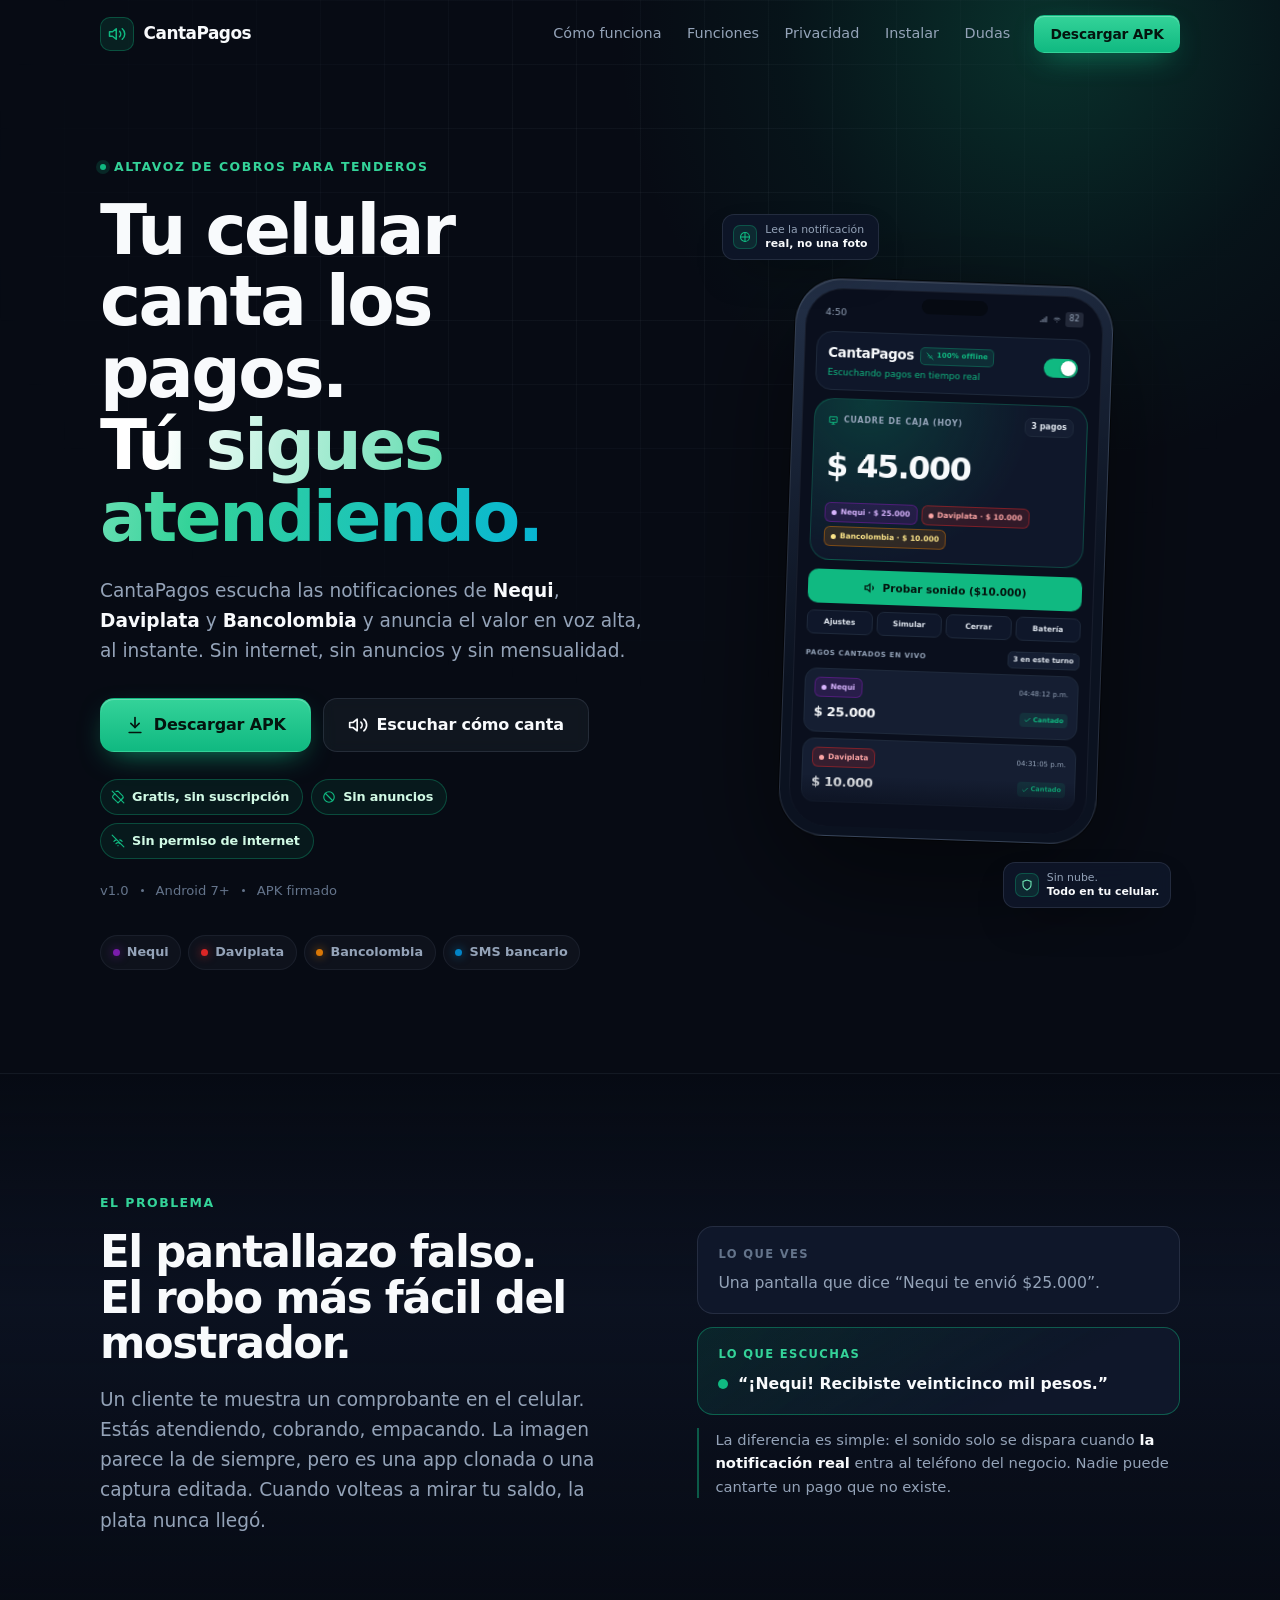
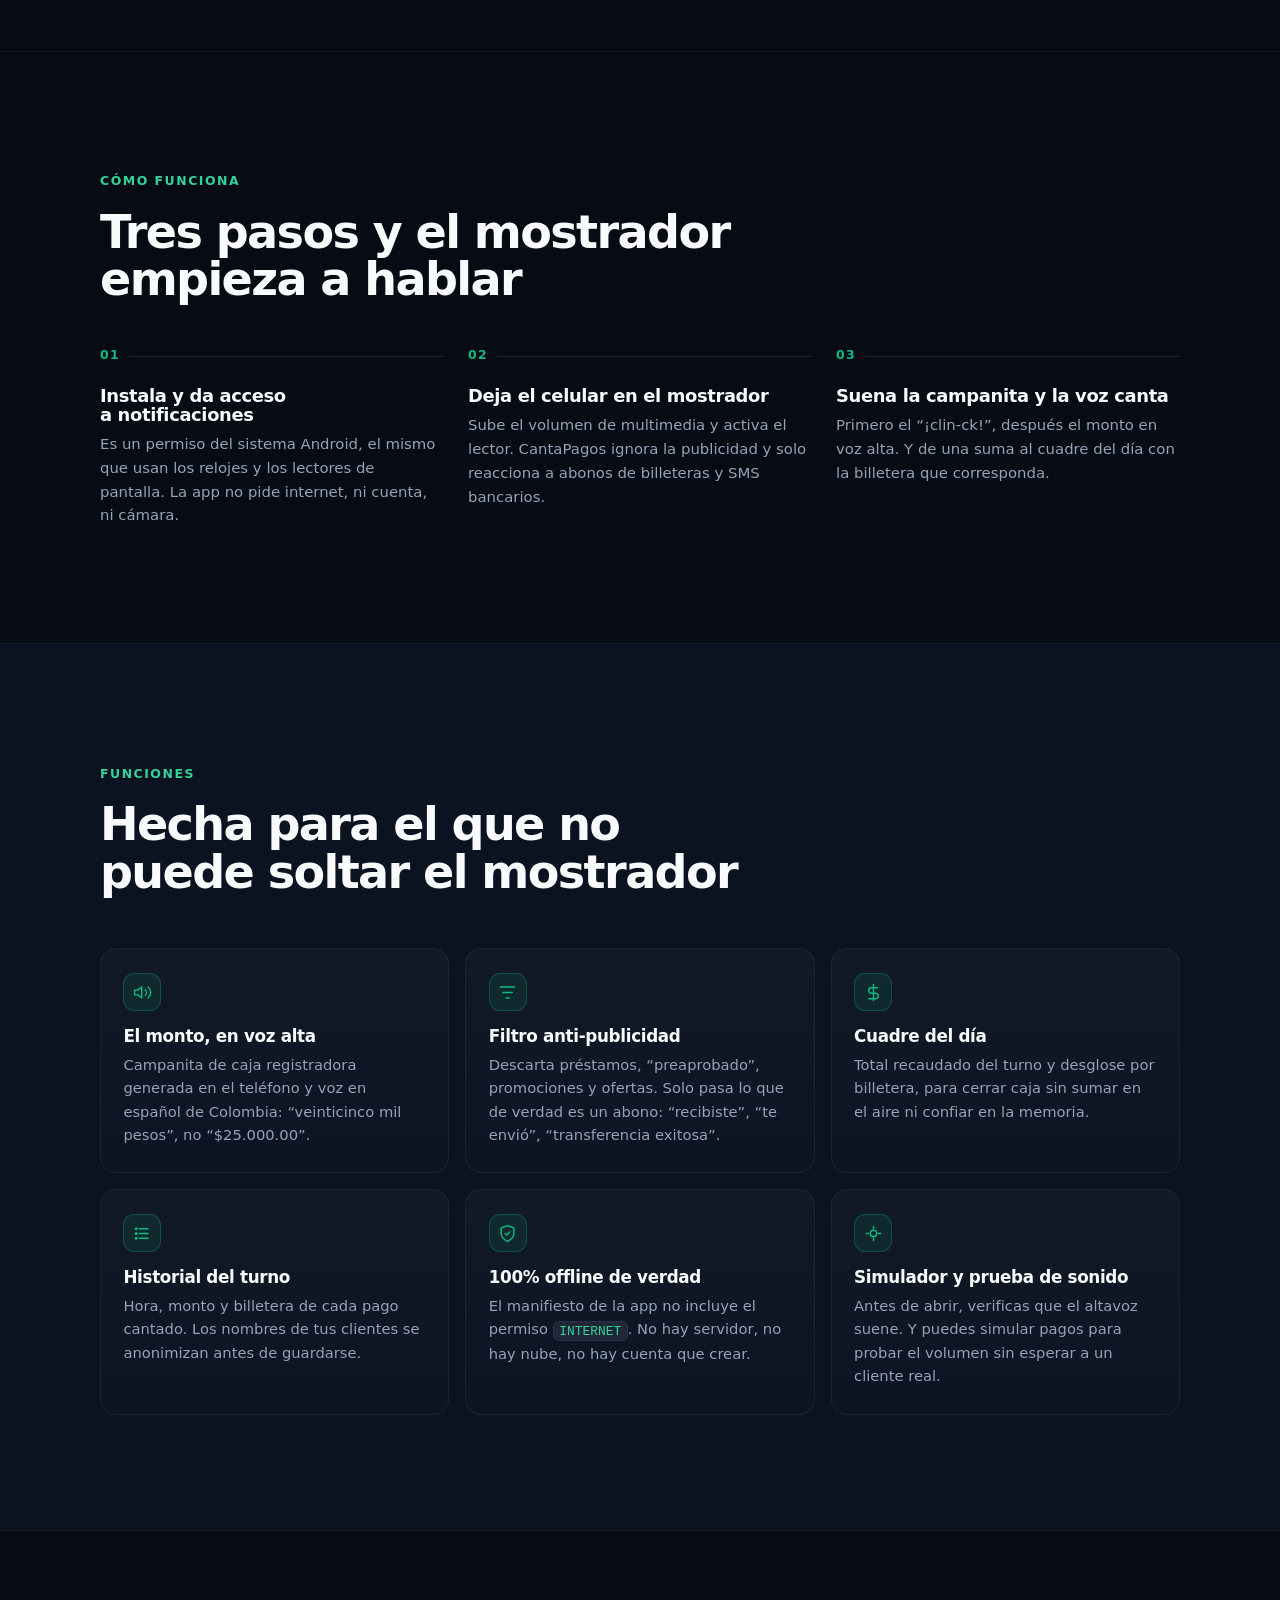
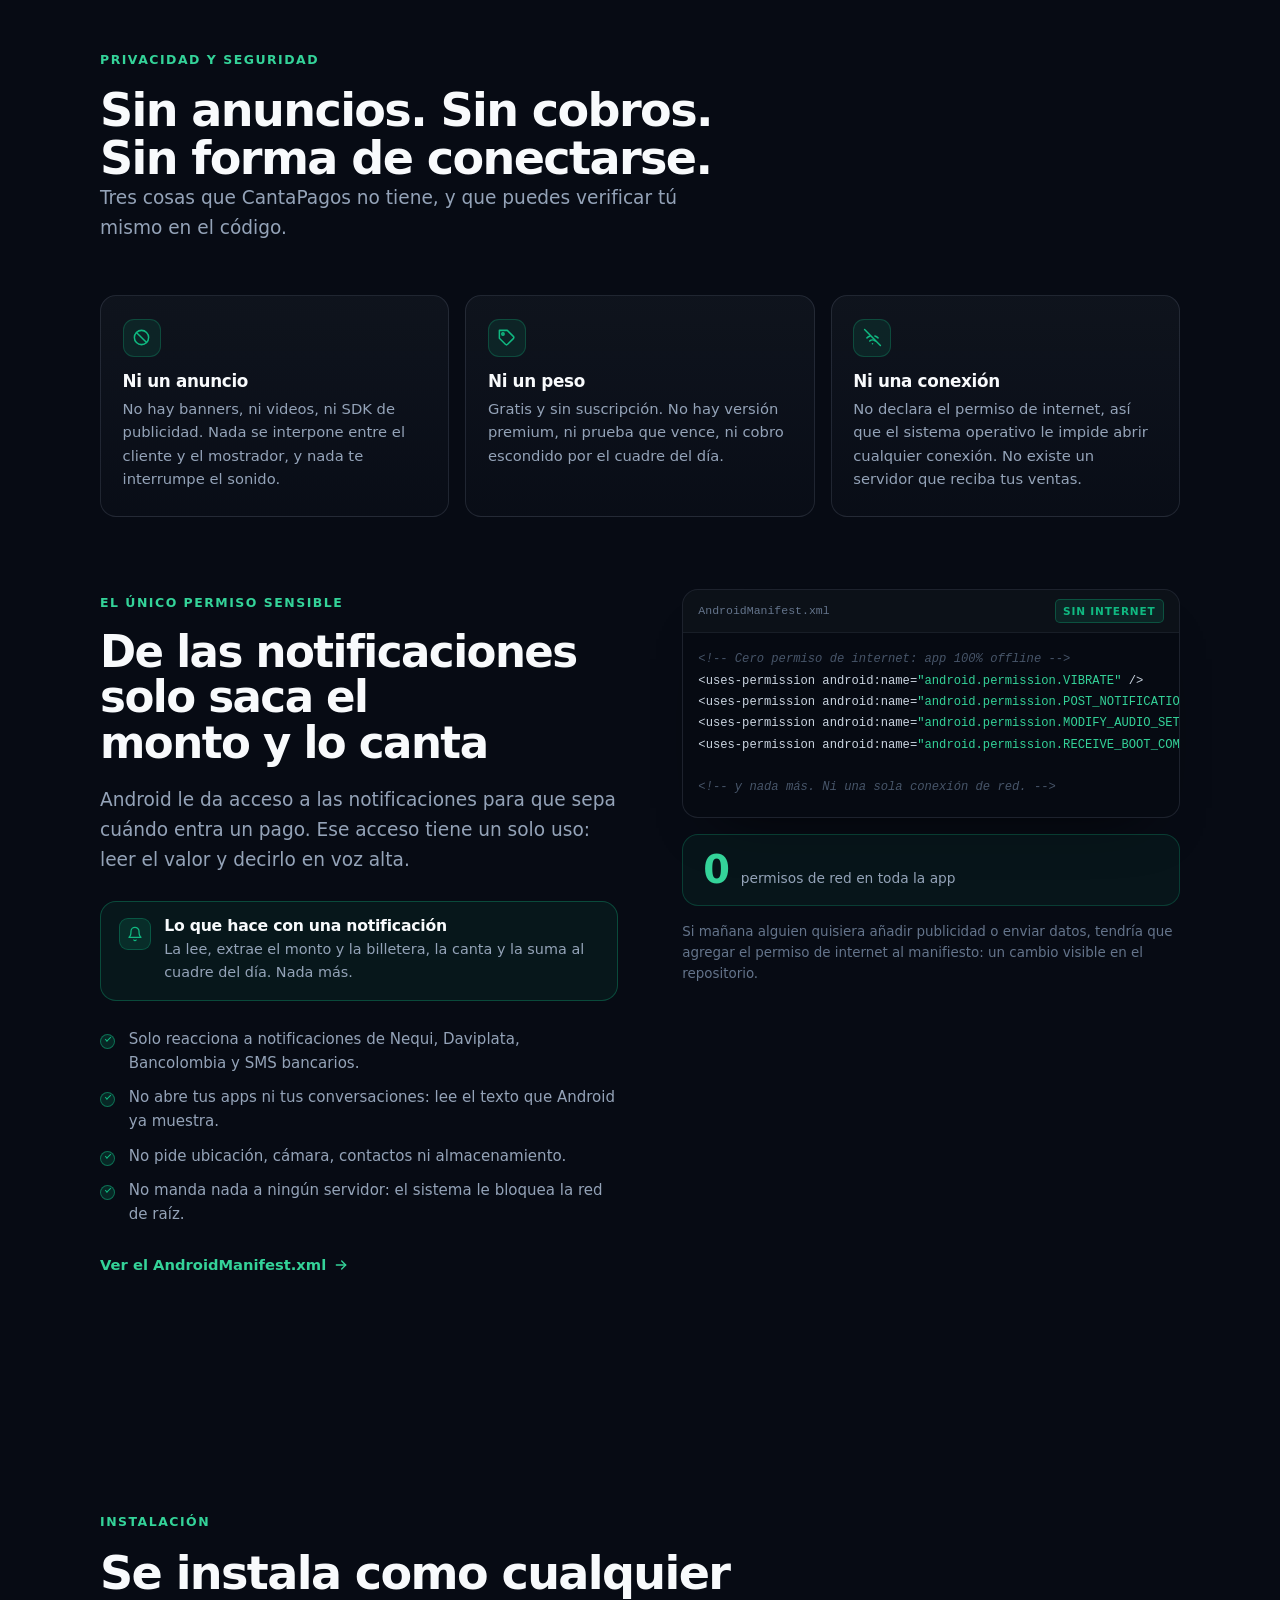
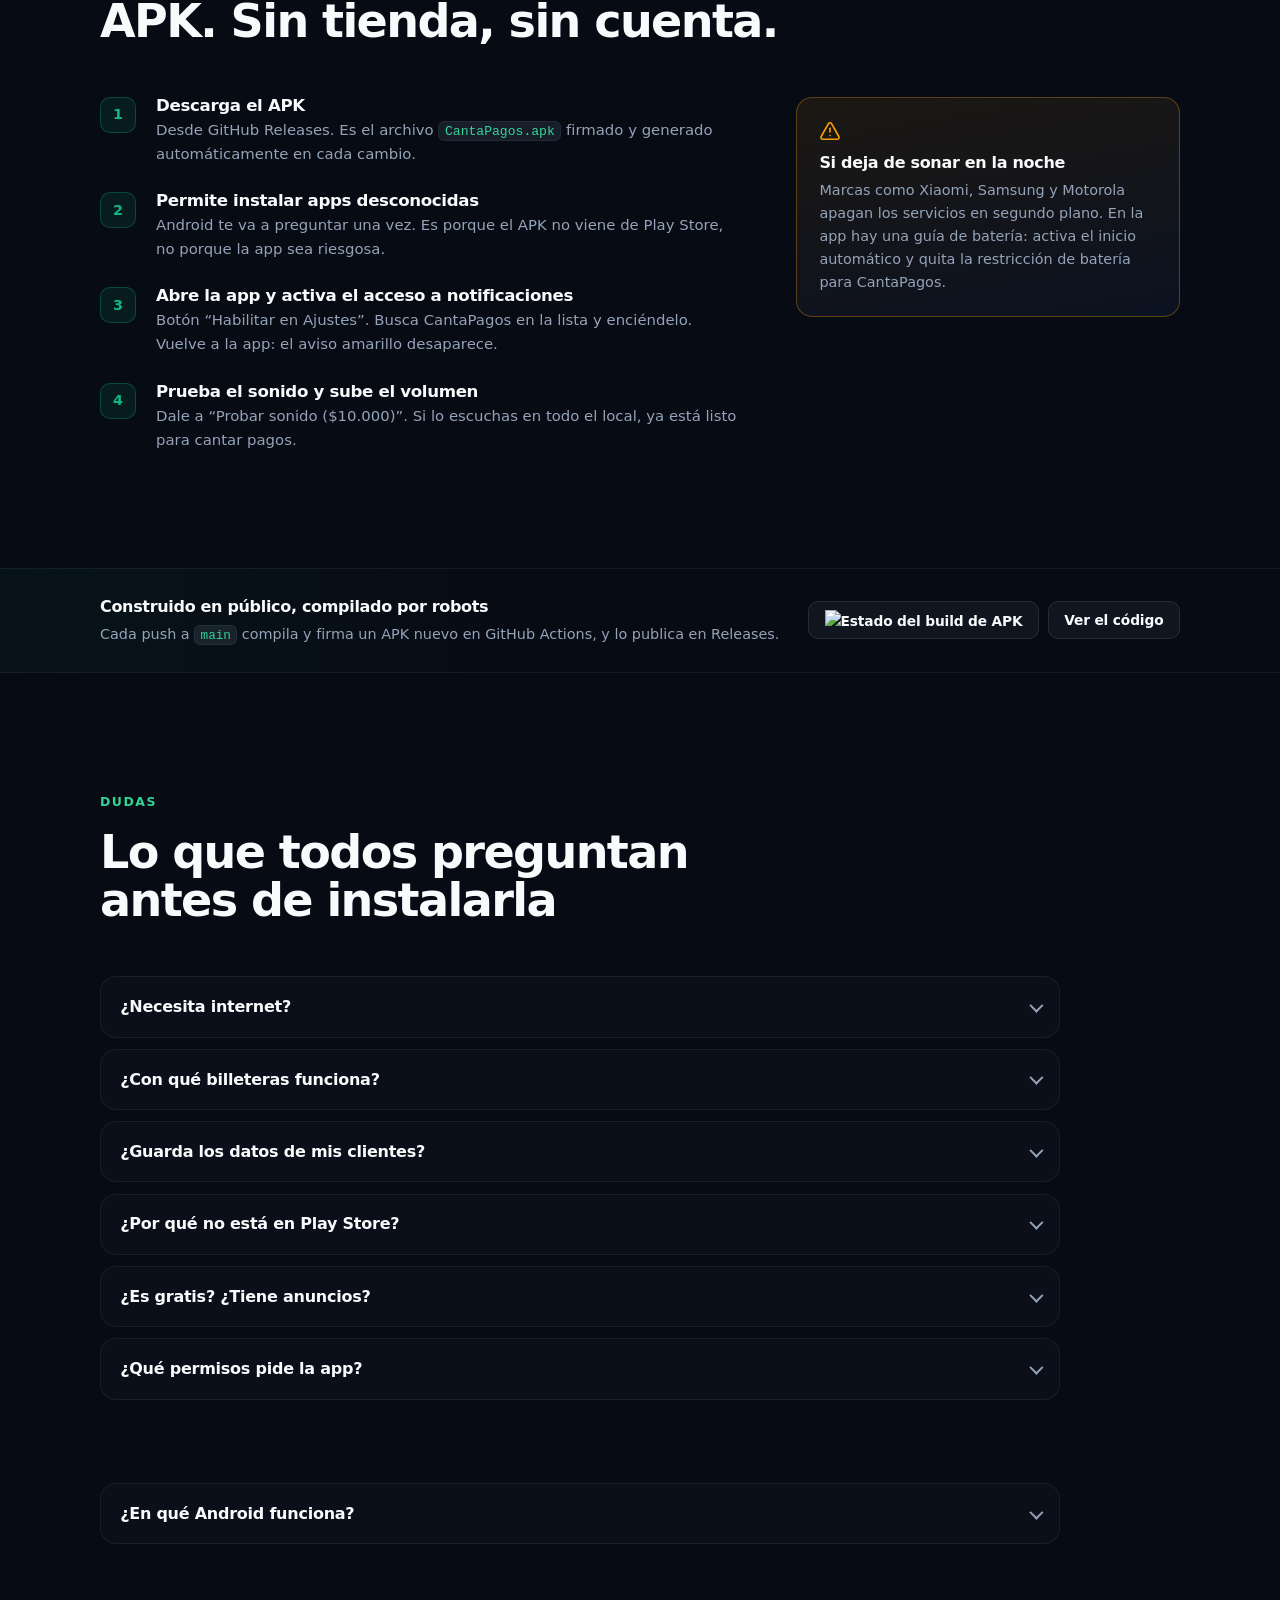
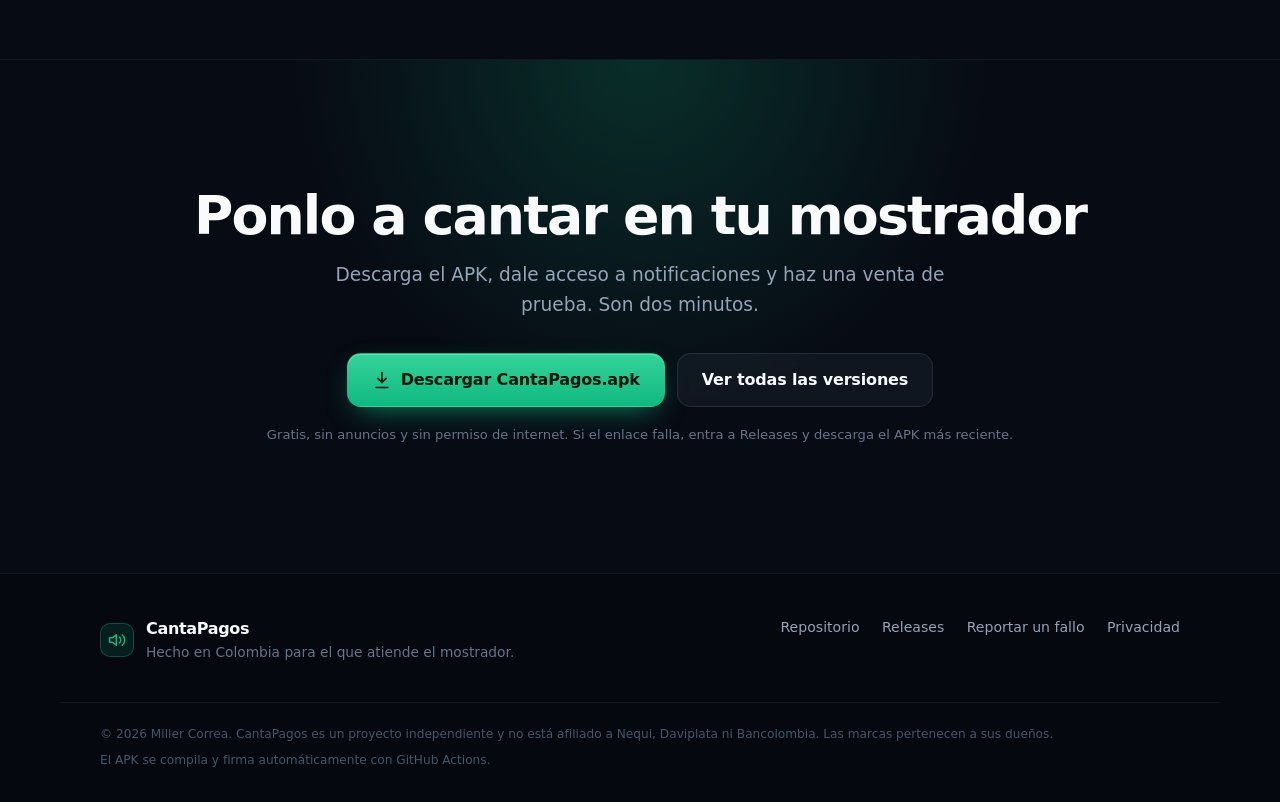
==== commit d3dea5e5: "site: destacar que es gratis, sin anuncios y sin permiso de internet - Hero: tres sellos (gratis, si" ====
--- a/docs/index.html
+++ b/docs/index.html
@@ -4,14 +4,14 @@
 <meta charset="utf-8">
 <meta name="viewport" content="width=device-width, initial-scale=1">
 <title>CantaPagos — el celular que canta tus pagos | Nequi, Daviplata y Bancolombia</title>
-<meta name="description" content="CantaPagos convierte tu celular Android en un altavoz de cobros: anuncia en voz alta los pagos de Nequi, Daviplata y Bancolombia. 100% offline, sin internet y sin mensualidad.">
+<meta name="description" content="CantaPagos convierte tu celular Android en un altavoz de cobros: anuncia en voz alta los pagos de Nequi, Daviplata y Bancolombia. Gratis, sin anuncios y sin permiso de internet.">
 <meta name="theme-color" content="#070B14">
 <link rel="canonical" href="https://macorreag.github.io/CantaPagos/">
 <link rel="icon" href="favicon.svg" type="image/svg+xml">
 <meta property="og:type" content="website">
 <meta property="og:locale" content="es_CO">
 <meta property="og:title" content="CantaPagos — el celular que canta tus pagos">
-<meta property="og:description" content="Anuncia en voz alta los pagos de Nequi, Daviplata y Bancolombia. 100% offline, sin internet y sin mensualidad.">
+<meta property="og:description" content="Anuncia en voz alta los pagos de Nequi, Daviplata y Bancolombia. Gratis, sin anuncios y sin permiso de internet.">
 <meta property="og:url" content="https://macorreag.github.io/CantaPagos/">
 <meta name="twitter:card" content="summary_large_image">
 <link rel="stylesheet" href="styles.css">
@@ -72,7 +72,7 @@
         <p class="lead">
           CantaPagos escucha las notificaciones de <strong>Nequi</strong>, <strong>Daviplata</strong>
           y <strong>Bancolombia</strong> y anuncia el valor en voz alta, al instante.
-          Sin internet, sin mensualidad y sin soltar el mostrador.
+          Sin internet, sin anuncios y sin mensualidad.
         </p>
 
         <div class="hero__cta">
@@ -86,8 +86,23 @@
           </button>
         </div>
 
+        <ul class="trust" aria-label="Lo que CantaPagos no tiene">
+          <li>
+            <svg viewBox="0 0 24 24" fill="none" stroke="currentColor" stroke-width="2" stroke-linecap="round" stroke-linejoin="round" aria-hidden="true"><path d="M20.6 13.4 12 22l-2-2"/><path d="m2 2 20 20"/><path d="M8.5 2.5 12 2l8 8a3 3 0 0 1 0 4.2l-1.3 1.3"/><path d="m6.6 6.6-3 3a3 3 0 0 0 0 4.2L9 19.2"/></svg>
+            Gratis, sin suscripción
+          </li>
+          <li>
+            <svg viewBox="0 0 24 24" fill="none" stroke="currentColor" stroke-width="2" stroke-linecap="round" stroke-linejoin="round" aria-hidden="true"><circle cx="12" cy="12" r="9"/><path d="m5.6 5.6 12.8 12.8"/></svg>
+            Sin anuncios
+          </li>
+          <li>
+            <svg viewBox="0 0 24 24" fill="none" stroke="currentColor" stroke-width="2" stroke-linecap="round" stroke-linejoin="round" aria-hidden="true"><path d="m2 2 20 20"/><path d="M8.5 16.5a5 5 0 0 1 7 0"/><path d="M5 12.5a10 10 0 0 1 4-2.4"/><path d="M15 10.1a10 10 0 0 1 4 2.4"/><path d="M12 20h.01"/></svg>
+            Sin permiso de internet
+          </li>
+        </ul>
+
         <p class="hero__meta">
-          <span>v1.0</span><span class="sep"></span><span>Android 7+</span><span class="sep"></span><span>APK firmado</span><span class="sep"></span><span>0 permisos de internet</span>
+          <span>v1.0</span><span class="sep"></span><span>Android 7+</span><span class="sep"></span><span>APK firmado</span>
         </p>
 
         <ul class="wallets" aria-label="Billeteras compatibles">
@@ -323,46 +338,97 @@
     </div>
   </section>
 
-  <!-- ============ PRIVACIDAD ============ -->
+  <!-- ============ PRIVACIDAD Y SEGURIDAD ============ -->
   <section class="section section--privacy" id="privacidad">
-    <div class="wrap privacy">
-      <div class="privacy__copy reveal">
-        <p class="eyebrow">Privacidad</p>
-        <h2>Ni internet, ni nube, ni los datos de tus clientes</h2>
+    <div class="wrap">
+      <div class="section__head reveal">
+        <p class="eyebrow">Privacidad y seguridad</p>
+        <h2>Sin anuncios. Sin cobros.<br>Sin forma de conectarse.</h2>
         <p class="lead">
-          No es una promesa de marketing: es una línea que no está en el código.
-          El manifiesto de CantaPagos no declara el permiso de internet, así que el sistema
-          operativo le impide abrir cualquier conexión.
+          Tres cosas que CantaPagos no tiene, y que puedes verificar tú mismo en el código.
         </p>
-        <ul class="checks">
-          <li>Los pagos viven en una base de datos local en tu teléfono (Room).</li>
-          <li>La voz se sintetiza en el dispositivo, sin enviar texto a ningún servidor.</li>
-          <li>Los nombres que aparecen en las notificaciones se reemplazan antes de guardar.</li>
-          <li>El código es abierto: puedes leer exactamente qué hace.</li>
-        </ul>
-        <a class="link-arrow" href="https://github.com/Macorreag/CantaPagos/blob/main/app/src/main/AndroidManifest.xml">
-          Ver el AndroidManifest.xml
-          <svg viewBox="0 0 24 24" fill="none" stroke="currentColor" stroke-width="2" stroke-linecap="round" stroke-linejoin="round" aria-hidden="true"><path d="M5 12h14"/><path d="m13 6 6 6-6 6"/></svg>
-        </a>
-      </div>
-
-      <div class="privacy__proof reveal">
-        <div class="code">
-          <div class="code__bar">
-            <span>AndroidManifest.xml</span>
-            <span class="code__ok">sin INTERNET</span>
+      </div>
+
+      <div class="pillars">
+        <article class="pillar reveal">
+          <span class="pillar__icon">
+            <svg viewBox="0 0 24 24" fill="none" stroke="currentColor" stroke-width="1.9" stroke-linecap="round" stroke-linejoin="round"><circle cx="12" cy="12" r="9"/><path d="m5.6 5.6 12.8 12.8"/></svg>
+          </span>
+          <h3>Ni un anuncio</h3>
+          <p>No hay banners, ni videos, ni SDK de publicidad. Nada se interpone entre el cliente y el mostrador, y nada te interrumpe el sonido.</p>
+        </article>
+
+        <article class="pillar reveal">
+          <span class="pillar__icon">
+            <svg viewBox="0 0 24 24" fill="none" stroke="currentColor" stroke-width="1.9" stroke-linecap="round" stroke-linejoin="round"><path d="M20.6 13.4 13.4 20.6a2 2 0 0 1-2.8 0L3 13V3h10l7.6 7.6a2 2 0 0 1 0 2.8Z"/><circle cx="7.5" cy="7.5" r="1.5"/></svg>
+          </span>
+          <h3>Ni un peso</h3>
+          <p>Gratis y sin suscripción. No hay versión premium, ni prueba que vence, ni cobro escondido por el cuadre del día.</p>
+        </article>
+
+        <article class="pillar reveal">
+          <span class="pillar__icon">
+            <svg viewBox="0 0 24 24" fill="none" stroke="currentColor" stroke-width="1.9" stroke-linecap="round" stroke-linejoin="round"><path d="m2 2 20 20"/><path d="M8.5 16.5a5 5 0 0 1 7 0"/><path d="M5 12.5a10 10 0 0 1 4-2.4"/><path d="M15 10.1a10 10 0 0 1 4 2.4"/><path d="M12 20h.01"/></svg>
+          </span>
+          <h3>Ni una conexión</h3>
+          <p>No declara el permiso de internet, así que el sistema operativo le impide abrir cualquier conexión. No existe un servidor que reciba tus ventas.</p>
+        </article>
+      </div>
+
+      <div class="privacy">
+        <div class="privacy__copy reveal">
+          <p class="eyebrow">El único permiso sensible</p>
+          <h2>De las notificaciones solo saca el monto y lo canta</h2>
+          <p class="lead">
+            Android le da acceso a las notificaciones para que sepa cuándo entra un pago.
+            Ese acceso tiene un solo uso: leer el valor y decirlo en voz alta.
+          </p>
+
+          <div class="callout">
+            <span class="callout__icon">
+              <svg viewBox="0 0 24 24" fill="none" stroke="currentColor" stroke-width="1.9" stroke-linecap="round" stroke-linejoin="round"><path d="M18 8a6 6 0 0 0-12 0c0 7-3 9-3 9h18s-3-2-3-9"/><path d="M13.7 21a2 2 0 0 1-3.4 0"/></svg>
+            </span>
+            <div>
+              <h3>Lo que hace con una notificación</h3>
+              <p>La lee, extrae el monto y la billetera, la canta y la suma al cuadre del día. Nada más.</p>
+            </div>
           </div>
-          <pre><code><span class="c">&lt;!-- Cero permiso de internet: app 100% offline --&gt;</span>
+
+          <ul class="checks">
+            <li>Solo reacciona a notificaciones de Nequi, Daviplata, Bancolombia y SMS bancarios.</li>
+            <li>No abre tus apps ni tus conversaciones: lee el texto que Android ya muestra.</li>
+            <li>No pide ubicación, cámara, contactos ni almacenamiento.</li>
+            <li>No manda nada a ningún servidor: el sistema le bloquea la red de raíz.</li>
+          </ul>
+
+          <a class="link-arrow" href="https://github.com/Macorreag/CantaPagos/blob/main/app/src/main/AndroidManifest.xml">
+            Ver el AndroidManifest.xml
+            <svg viewBox="0 0 24 24" fill="none" stroke="currentColor" stroke-width="2" stroke-linecap="round" stroke-linejoin="round" aria-hidden="true"><path d="M5 12h14"/><path d="m13 6 6 6-6 6"/></svg>
+          </a>
+        </div>
+
+        <div class="privacy__proof reveal">
+          <div class="code">
+            <div class="code__bar">
+              <span>AndroidManifest.xml</span>
+              <span class="code__ok">sin INTERNET</span>
+            </div>
+            <pre><code><span class="c">&lt;!-- Cero permiso de internet: app 100% offline --&gt;</span>
 &lt;uses-permission android:name=<span class="s">"android.permission.VIBRATE"</span> /&gt;
 &lt;uses-permission android:name=<span class="s">"android.permission.POST_NOTIFICATIONS"</span> /&gt;
 &lt;uses-permission android:name=<span class="s">"android.permission.MODIFY_AUDIO_SETTINGS"</span> /&gt;
 &lt;uses-permission android:name=<span class="s">"android.permission.RECEIVE_BOOT_COMPLETED"</span> /&gt;
 
 <span class="c">&lt;!-- y nada más. Ni una sola conexión de red. --&gt;</span></code></pre>
-        </div>
-        <div class="proof__stat">
-          <span class="proof__num">0</span>
-          <span class="proof__txt">permisos de red en toda la app</span>
+          </div>
+          <div class="proof__stat">
+            <span class="proof__num">0</span>
+            <span class="proof__txt">permisos de red en toda la app</span>
+          </div>
+          <p class="proof__note">
+            Si mañana alguien quisiera añadir publicidad o enviar datos, tendría que agregar
+            el permiso de internet al manifiesto: un cambio visible en el repositorio.
+          </p>
         </div>
       </div>
     </div>
@@ -449,7 +515,7 @@
       <div class="faq">
         <details class="reveal">
           <summary>¿Necesita internet?</summary>
-          <p>No. La app no tiene el permiso <code>INTERNET</code> en su manifiesto, así que ni siquiera podría conectarse. Funciona en modo avión.</p>
+          <p>No, y no podría aunque quisiera: la app no declara el permiso <code>INTERNET</code> en su manifiesto, así que el sistema operativo le bloquea cualquier conexión. Funciona en modo avión.</p>
         </details>
         <details class="reveal">
           <summary>¿Con qué billeteras funciona?</summary>
@@ -464,8 +530,12 @@
           <p>Hoy se distribuye como APK firmado desde este repositorio. Publicar en Play implica un proceso de revisión aparte; mientras tanto, cada cambio en <code>main</code> genera un APK nuevo automáticamente.</p>
         </details>
         <details class="reveal">
-          <summary>¿Es gratis?</summary>
-          <p>Sí. El código es abierto y el APK es libre de descargar. No hay suscripción, no hay versión “premium” y no hay anuncios.</p>
+          <summary>¿Es gratis? ¿Tiene anuncios?</summary>
+          <p>Es gratis y no tiene publicidad: ni banners, ni videos, ni SDK de anuncios. No hay suscripción, ni versión “premium”, ni cobro por el cuadre del día. El código es abierto y el APK es libre de descargar.</p>
+        </details>
+        <details class="reveal">
+          <summary>¿Qué permisos pide la app?</summary>
+          <p>Cuatro, ninguno sensible: vibración, notificaciones, ajustes de audio y arranque automático. Aparte, Android pide activar el <em>acceso a notificaciones</em>, que CantaPagos usa solo para leer el monto de un pago y cantarlo. No pide ubicación, cámara, contactos ni almacenamiento, y no tiene permiso de internet.</p>
         </details>
         <details class="reveal">
           <summary>Instalé y no suena. ¿Qué reviso?</summary>
@@ -473,7 +543,7 @@
         </details>
         <details class="reveal">
           <summary>¿En qué Android funciona?</summary>
-          <p>Desde Android 7.0 (API 24) en adelante. Está probada en capas como One UI y HyperOS, que son las que más agresivamente cierran apps en segundo plano.</p>
+          <p>Desde Android 7.0 (API 24) en adelante. En capas como One UI, HyperOS o MIUI conviene desactivar la optimización de batería: son las que más agresivamente cierran apps en segundo plano.</p>
         </details>
       </div>
     </div>
@@ -491,7 +561,7 @@
         </a>
         <a class="btn btn--ghost btn--lg" href="https://github.com/Macorreag/CantaPagos/releases">Ver todas las versiones</a>
       </div>
-      <p class="cta-final__fine">Si el enlace falla, entra a Releases y descarga el APK más reciente.</p>
+      <p class="cta-final__fine">Gratis, sin anuncios y sin permiso de internet. Si el enlace falla, entra a Releases y descarga el APK más reciente.</p>
     </div>
   </section>
 </main>
--- a/docs/styles.css
+++ b/docs/styles.css
@@ -325,12 +325,36 @@
   box-shadow: 0 0 10px color-mix(in srgb, var(--c) 70%, transparent);
 }
 
+/* Sellos de confianza del hero */
+.trust {
+  display: flex;
+  flex-wrap: wrap;
+  gap: .5rem;
+  list-style: none;
+  margin: 1.7rem 0 0;
+  padding: 0;
+}
+.trust li {
+  display: inline-flex;
+  align-items: center;
+  gap: .45rem;
+  padding: .42rem .8rem .42rem .62rem;
+  border-radius: 999px;
+  border: 1px solid rgba(16, 185, 129, .32);
+  background: rgba(16, 185, 129, .08);
+  font-size: .8rem;
+  font-weight: 700;
+  letter-spacing: -.01em;
+  color: #D1FAE5;
+}
+.trust svg { width: 14px; height: 14px; flex: none; color: var(--emerald); }
+
 /* ---------- Teléfono ---------- */
 .hero__device {
   position: relative;
   display: grid;
   place-items: center;
-  padding-block: 1rem;
+  padding-block: 4.5rem;
 }
 
 .phone {
@@ -367,6 +391,14 @@
   border-radius: 999px;
   z-index: 2;
 }
+.phone__screen::after {
+  content: "";
+  position: absolute;
+  left: 0; right: 0; bottom: 0;
+  height: 52px;
+  background: linear-gradient(to bottom, rgba(10,15,29,0), #0A0F1D 85%);
+  pointer-events: none;
+}
 
 .statusbar {
   display: flex;
@@ -580,32 +612,33 @@
   position: absolute;
   display: flex;
   align-items: center;
-  gap: .6rem;
-  padding: .62rem .8rem;
-  border-radius: 14px;
-  background: rgba(15, 23, 42, .88);
+  gap: .5rem;
+  max-width: 178px;
+  padding: .5rem .65rem;
+  border-radius: 12px;
+  background: rgba(15, 23, 42, .9);
   border: 1px solid var(--line);
   backdrop-filter: blur(10px);
   box-shadow: 0 18px 40px -18px rgba(0,0,0,.9);
-  font-size: .72rem;
-  line-height: 1.35;
+  font-size: .68rem;
+  line-height: 1.3;
   color: var(--muted);
 }
 .float b { color: var(--text); font-weight: 700; }
 .float__icon {
   display: grid;
   place-items: center;
-  width: 28px; height: 28px;
+  width: 24px; height: 24px;
   flex: none;
-  border-radius: 8px;
+  border-radius: 7px;
   color: var(--emerald);
   background: rgba(16,185,129,.12);
   border: 1px solid rgba(16,185,129,.3);
 }
-.float__icon svg { width: 14px; height: 14px; }
+.float__icon svg { width: 12px; height: 12px; }
 .float__icon--green { color: #6EE7B7; }
-.float--a { top: 12%; left: -6%; }
-.float--b { bottom: 14%; right: -4%; }
+.float--a { top: .25rem; left: 2%; }
+.float--b { bottom: .25rem; right: 2%; }
 
 /* ---------- Secciones ---------- */
 .section { position: relative; padding-block: clamp(4.5rem, 9vw, 7.5rem); }
@@ -734,6 +767,33 @@
 .feature__icon svg { width: 19px; height: 19px; }
 .feature h3 { font-size: 1.05rem; margin-bottom: .45rem; letter-spacing: -.02em; }
 .feature p { font-size: .92rem; color: var(--muted); }
+
+/* ---------- Pilares de confianza ---------- */
+.pillars {
+  display: grid;
+  grid-template-columns: repeat(3, 1fr);
+  gap: 1rem;
+  margin-bottom: clamp(3rem, 6vw, 4.5rem);
+}
+.pillar {
+  padding: 1.45rem 1.35rem 1.55rem;
+  border-radius: var(--radius);
+  border: 1px solid var(--line);
+  background: linear-gradient(180deg, rgba(148, 163, 184, .06), rgba(148, 163, 184, .02));
+}
+.pillar__icon {
+  display: grid;
+  place-items: center;
+  width: 38px; height: 38px;
+  border-radius: 11px;
+  margin-bottom: 1rem;
+  color: var(--emerald);
+  background: rgba(16, 185, 129, .11);
+  border: 1px solid rgba(16, 185, 129, .26);
+}
+.pillar__icon svg { width: 19px; height: 19px; }
+.pillar h3 { font-size: 1.05rem; margin-bottom: .4rem; letter-spacing: -.02em; }
+.pillar p { font-size: .92rem; color: var(--muted); }
 
 /* ---------- Privacidad ---------- */
 .privacy {
@@ -849,6 +909,35 @@
   font-variant-numeric: tabular-nums;
 }
 .proof__txt { font-size: .86rem; color: var(--muted); }
+.proof__note {
+  font-size: .84rem;
+  line-height: 1.55;
+  color: var(--dim);
+}
+
+.callout {
+  display: flex;
+  align-items: flex-start;
+  gap: .85rem;
+  margin: 1.6rem 0 1.2rem;
+  padding: 1rem 1.1rem;
+  border-radius: var(--radius);
+  border: 1px solid rgba(16, 185, 129, .32);
+  background: rgba(16, 185, 129, .07);
+}
+.callout__icon {
+  display: grid;
+  place-items: center;
+  width: 32px; height: 32px;
+  flex: none;
+  border-radius: 9px;
+  color: var(--emerald);
+  background: rgba(16, 185, 129, .14);
+  border: 1px solid rgba(16, 185, 129, .3);
+}
+.callout__icon svg { width: 16px; height: 16px; }
+.callout h3 { font-size: .98rem; margin-bottom: .25rem; letter-spacing: -.015em; }
+.callout p { font-size: .9rem; color: var(--muted); }
 
 /* ---------- Instalar ---------- */
 .install {
@@ -1012,18 +1101,20 @@
 .js .reveal.is-in { opacity: 1; transform: none; }
 
 /* ---------- Responsive ---------- */
-@media (max-width: 1080px) {
-  .float--a { left: -2%; }
-  .float--b { right: -1%; }
+@media (max-width: 1180px) {
+  .float { display: none; }
+  .hero__device { padding-block: 1rem; }
 }
 
 @media (max-width: 940px) {
   .nav__links { display: none; }
+  .nav__inner > .btn { margin-left: auto; }
   .hero__inner { grid-template-columns: 1fr; gap: 3rem; }
   .hero__copy { max-width: 40rem; }
   .hero__device { margin-top: .5rem; }
   .phone { transform: none; }
   .problem, .privacy, .install { grid-template-columns: 1fr; }
+  .pillars { grid-template-columns: 1fr; }
   .features { grid-template-columns: repeat(2, 1fr); }
   .steps { grid-template-columns: 1fr; gap: 2rem; }
   .step { padding-top: 1.6rem; }
@@ -1041,6 +1132,10 @@
   .cta-final__actions .btn { width: 100%; }
   .strip__actions { width: 100%; }
   .strip__actions .btn { flex: 1; }
+  .code pre { white-space: pre-wrap; word-break: break-word; font-size: .7rem; }
+  .hero__meta { gap: .2rem .95rem; }
+  .hero__meta .sep { display: none; }
+  .trust li { font-size: .76rem; }
 }
 
 @media (prefers-reduced-motion: reduce) {
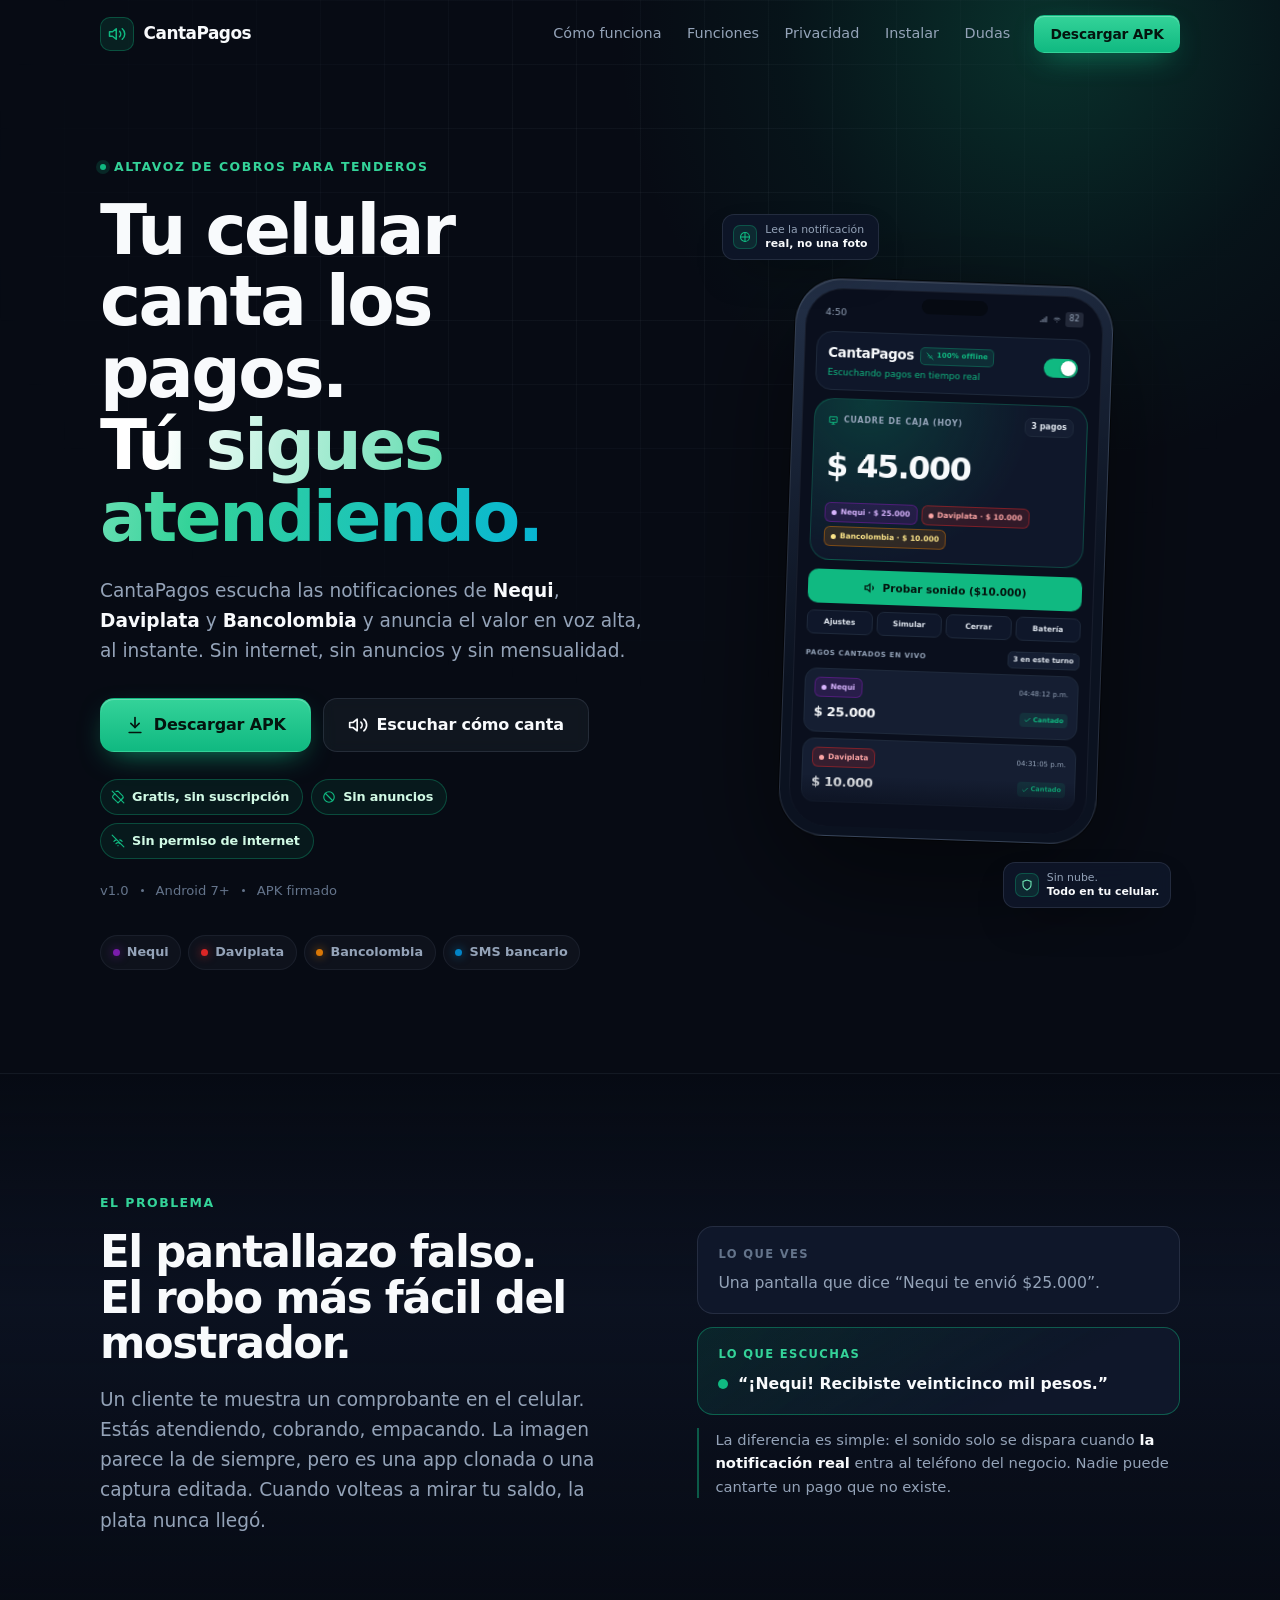
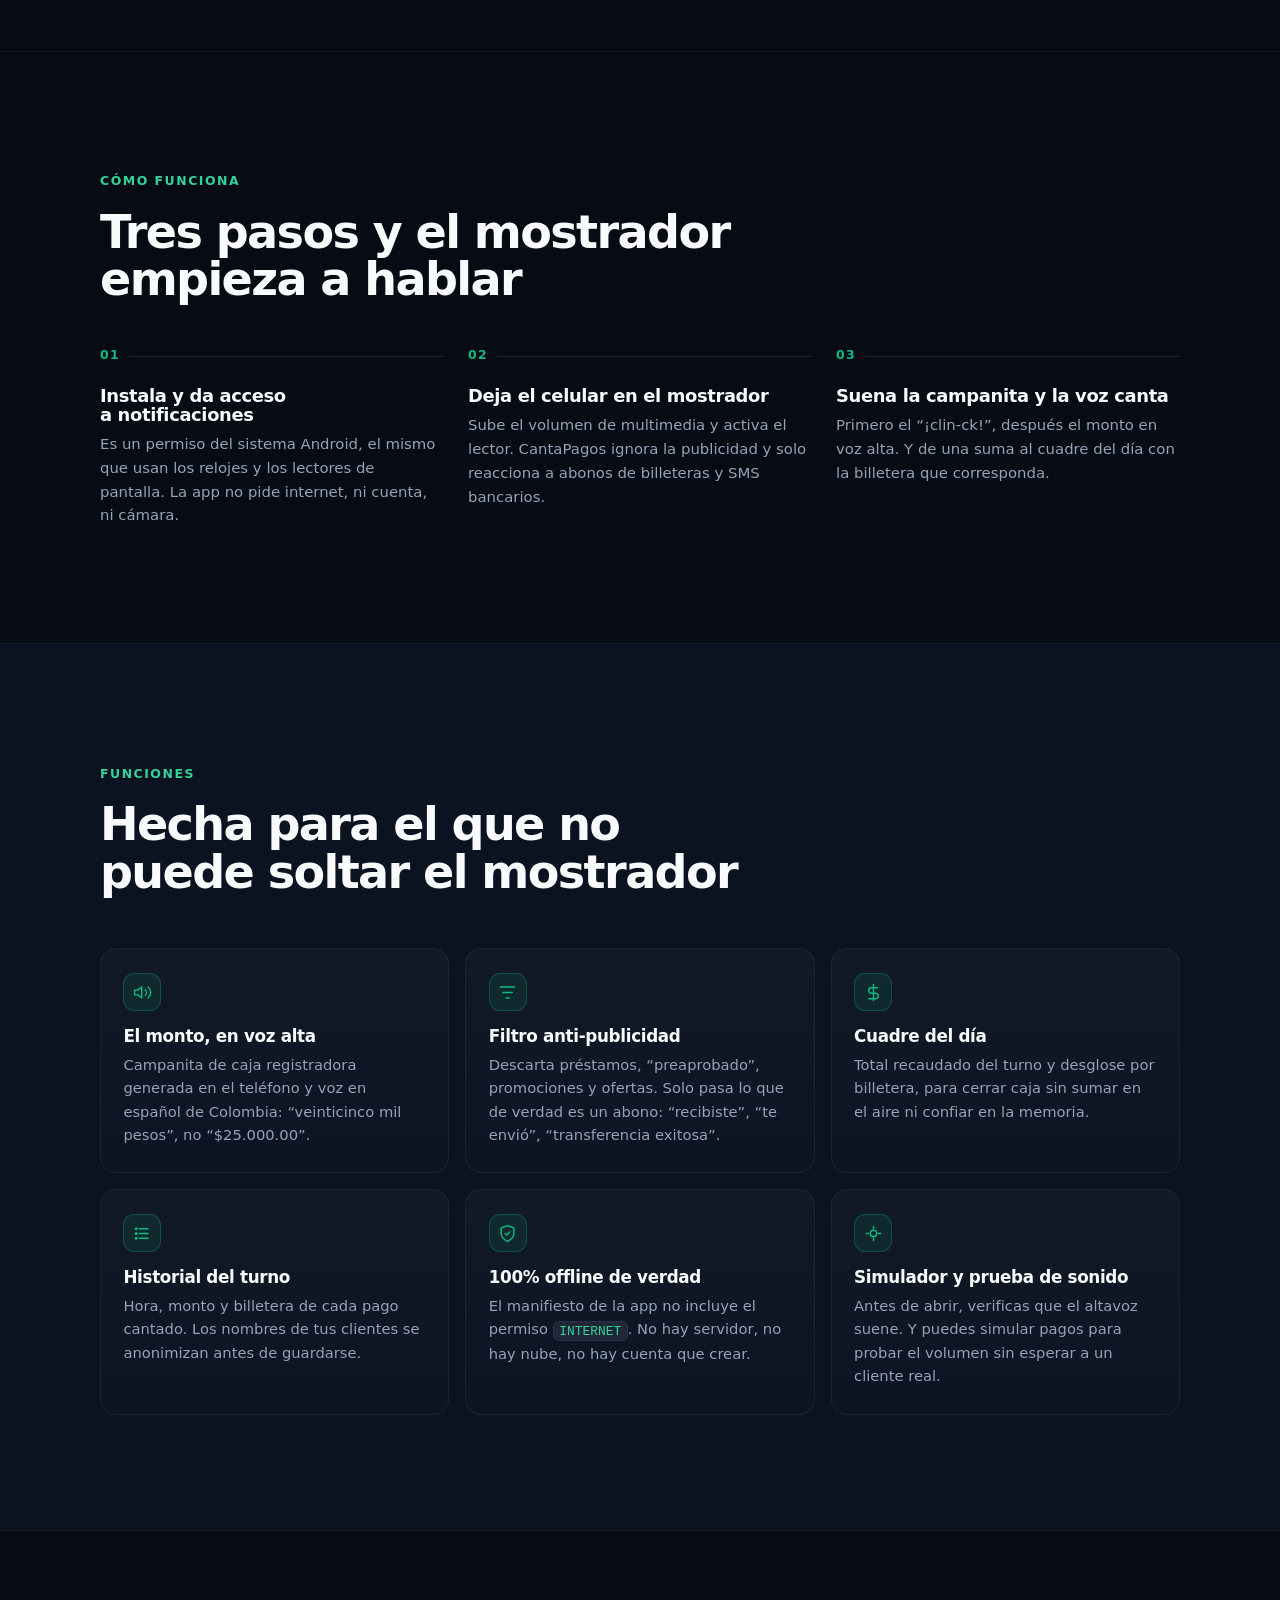
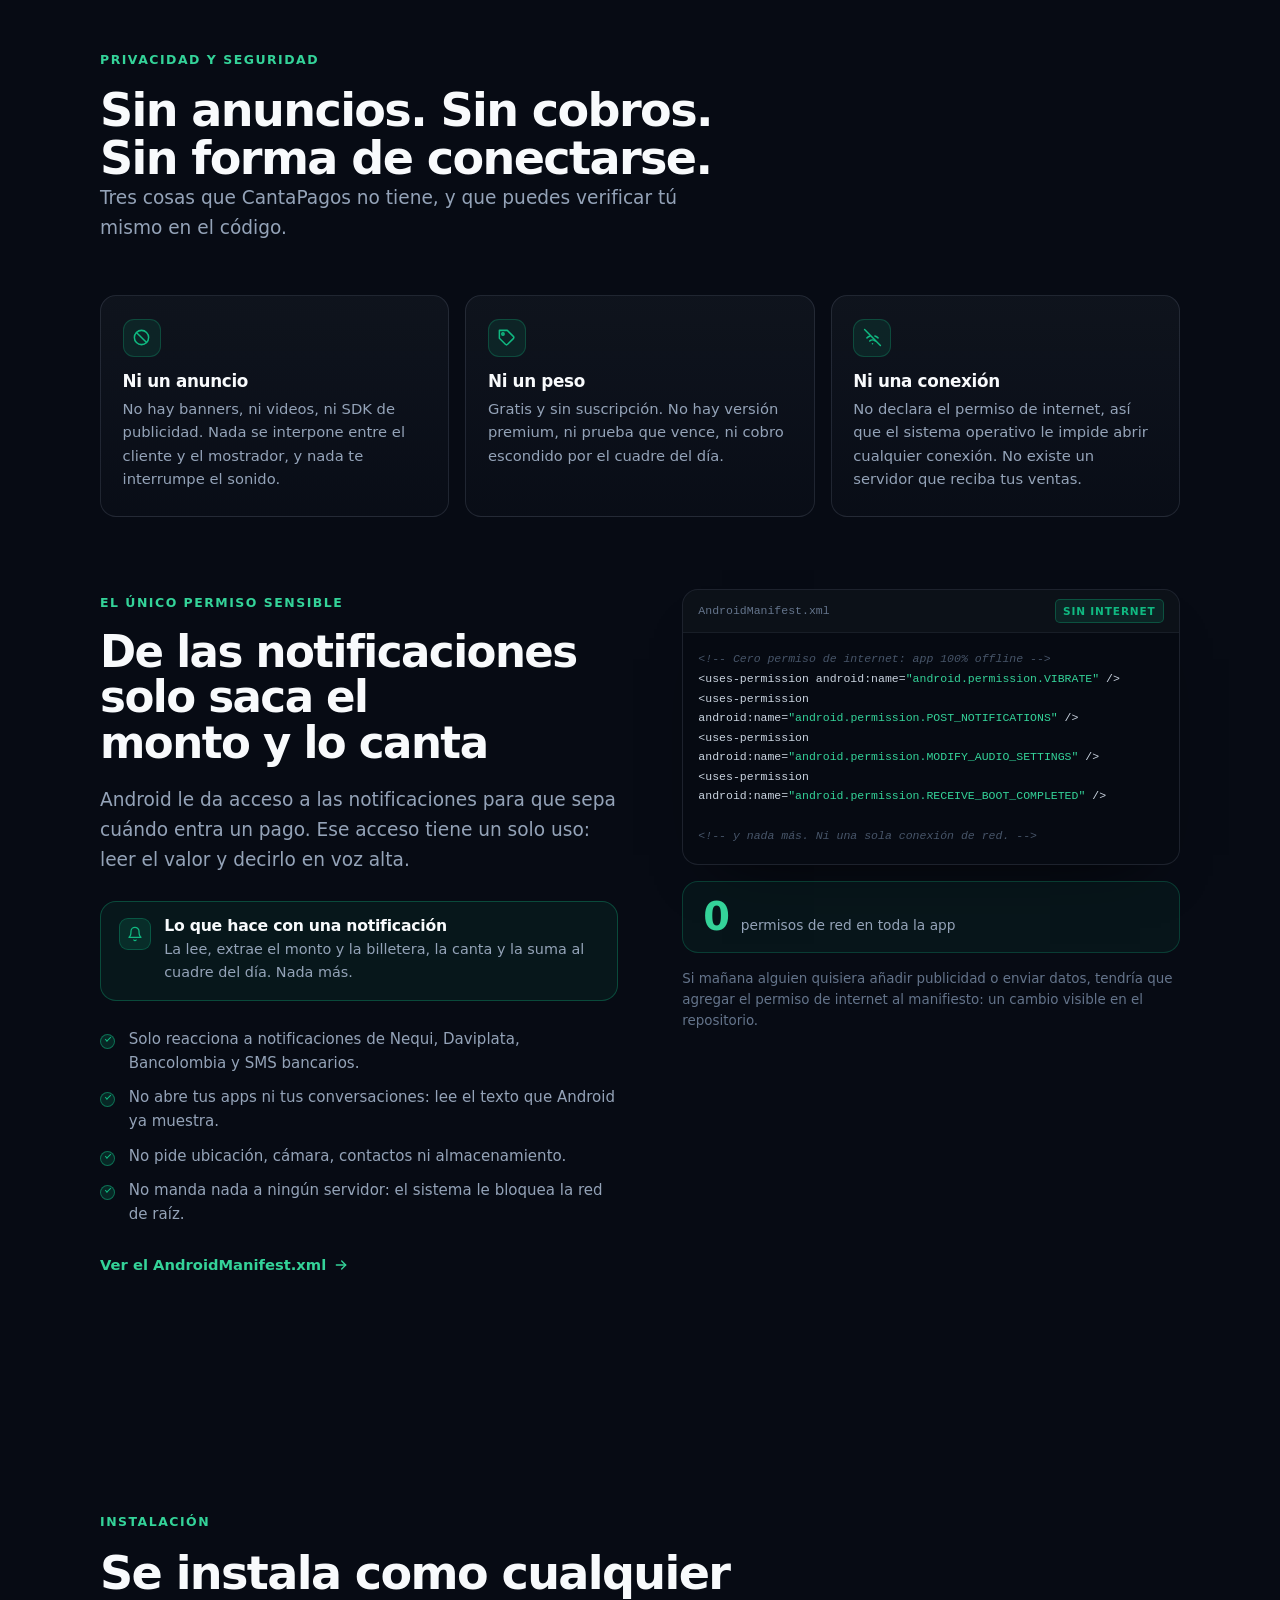
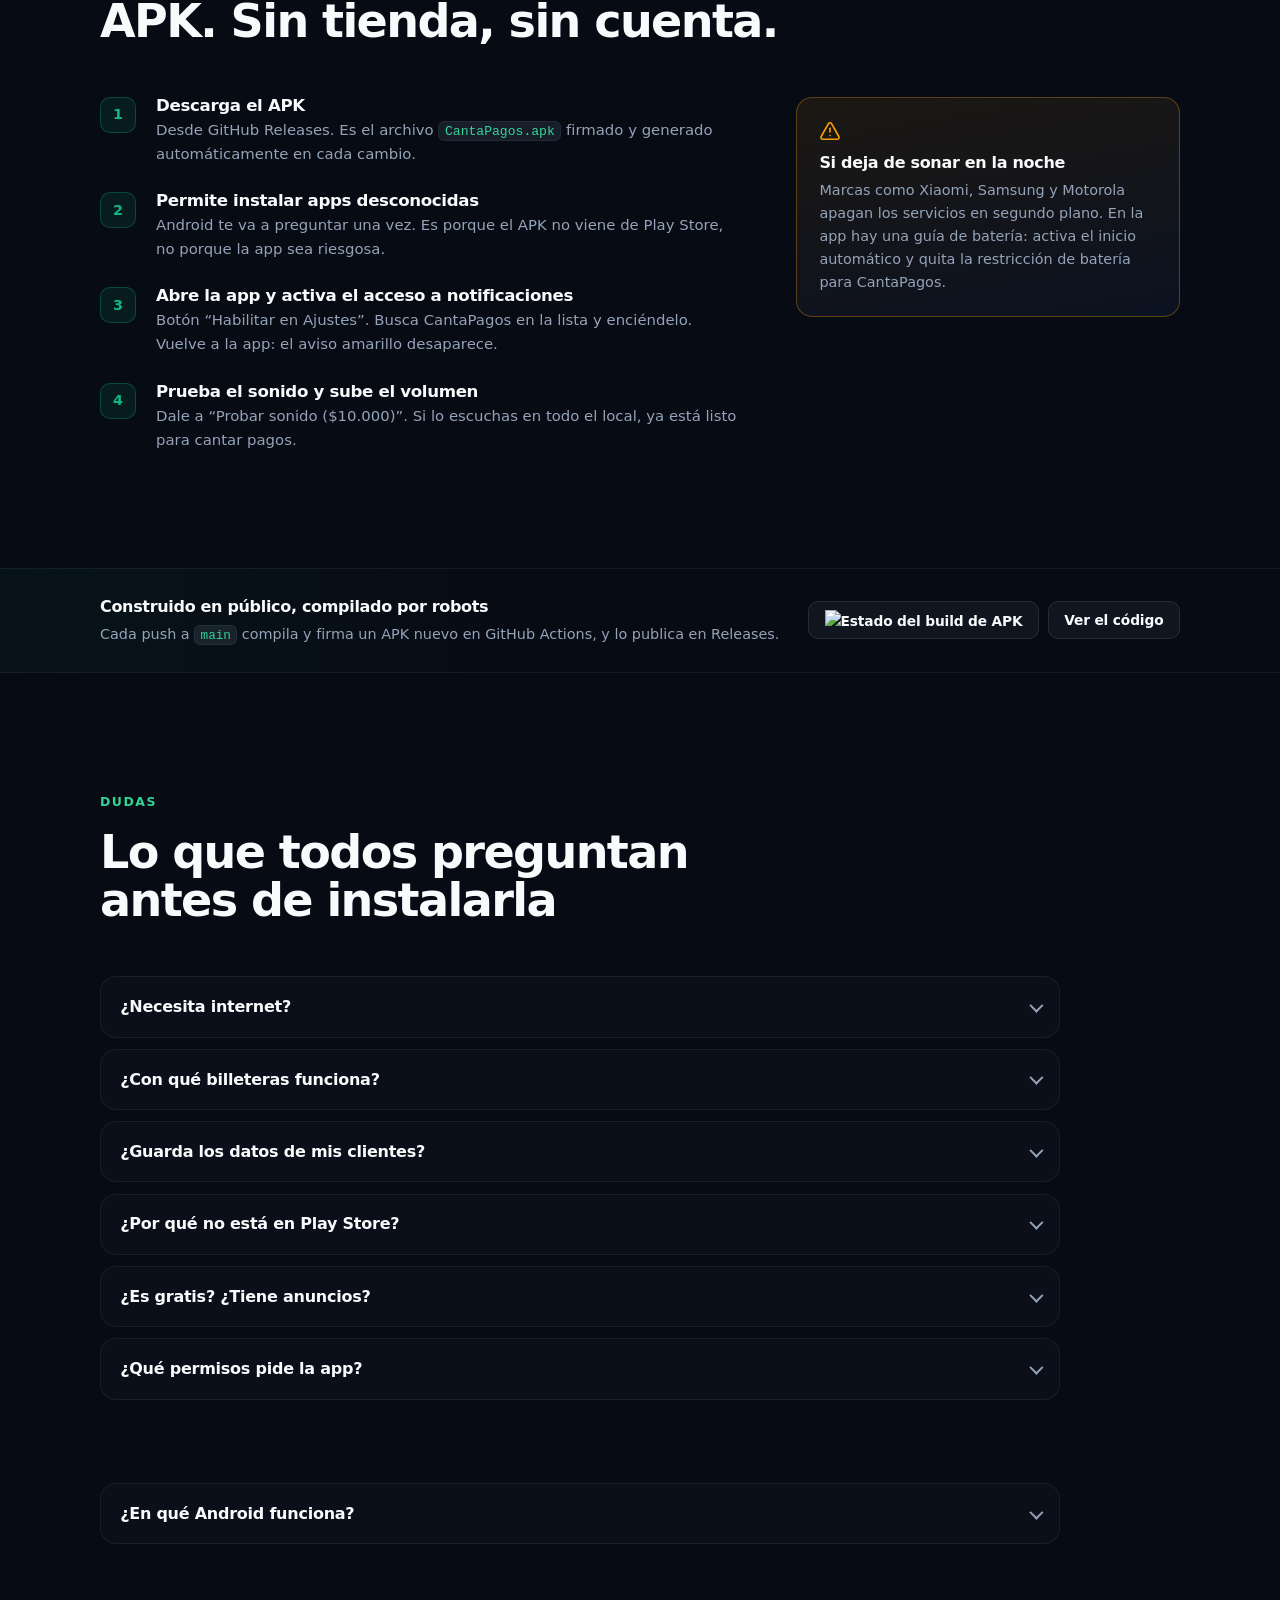
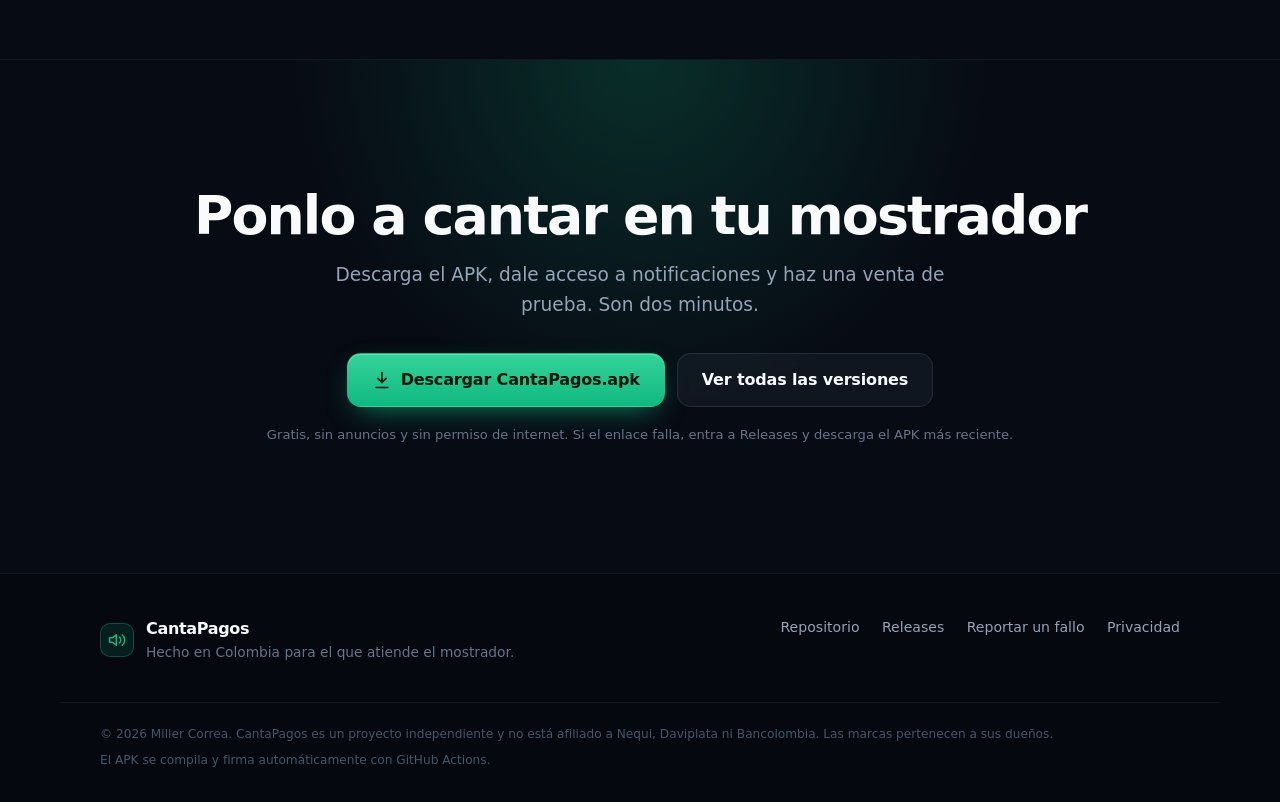
==== commit ec0c8b6f: "site: tarjeta social 1200x630 y metadatos og:image LinkedIn mostraba la tarjeta sin imagen porque no" ====
--- a/docs/index.html
+++ b/docs/index.html
@@ -13,7 +13,17 @@
 <meta property="og:title" content="CantaPagos — el celular que canta tus pagos">
 <meta property="og:description" content="Anuncia en voz alta los pagos de Nequi, Daviplata y Bancolombia. Gratis, sin anuncios y sin permiso de internet.">
 <meta property="og:url" content="https://macorreag.github.io/CantaPagos/">
+<meta property="og:site_name" content="CantaPagos">
+<meta property="og:image" content="https://macorreag.github.io/CantaPagos/og.png">
+<meta property="og:image:type" content="image/png">
+<meta property="og:image:width" content="1200">
+<meta property="og:image:height" content="630">
+<meta property="og:image:alt" content="CantaPagos: el celular que canta en voz alta los pagos de Nequi, Daviplata y Bancolombia">
 <meta name="twitter:card" content="summary_large_image">
+<meta name="twitter:title" content="CantaPagos — el celular que canta tus pagos">
+<meta name="twitter:description" content="Anuncia en voz alta los pagos de Nequi, Daviplata y Bancolombia. Gratis, sin anuncios y sin permiso de internet.">
+<meta name="twitter:image" content="https://macorreag.github.io/CantaPagos/og.png">
+<meta name="twitter:image:alt" content="CantaPagos: el celular que canta en voz alta los pagos de Nequi, Daviplata y Bancolombia">
 <link rel="stylesheet" href="styles.css">
 <script>document.documentElement.classList.add('js');</script>
 <script type="application/ld+json">
@@ -25,6 +35,7 @@
   "operatingSystem": "Android 7.0+",
   "description": "Altavoz de cobros offline que canta en voz alta los pagos de Nequi, Daviplata y Bancolombia.",
   "url": "https://macorreag.github.io/CantaPagos/",
+  "image": "https://macorreag.github.io/CantaPagos/og.png",
   "downloadUrl": "https://github.com/Macorreag/CantaPagos/releases/latest/download/CantaPagos.apk",
   "offers": { "@type": "Offer", "price": "0", "priceCurrency": "COP" },
   "softwareVersion": "1.0"
--- a/docs/styles.css
+++ b/docs/styles.css
@@ -881,9 +881,11 @@
   margin: 0;
   padding: 1rem .95rem 1.15rem;
   overflow-x: auto;
+  white-space: pre-wrap;
+  overflow-wrap: anywhere;
   font-family: var(--mono);
-  font-size: .76rem;
-  line-height: 1.75;
+  font-size: .72rem;
+  line-height: 1.7;
   color: #CBD5E1;
   tab-size: 2;
 }
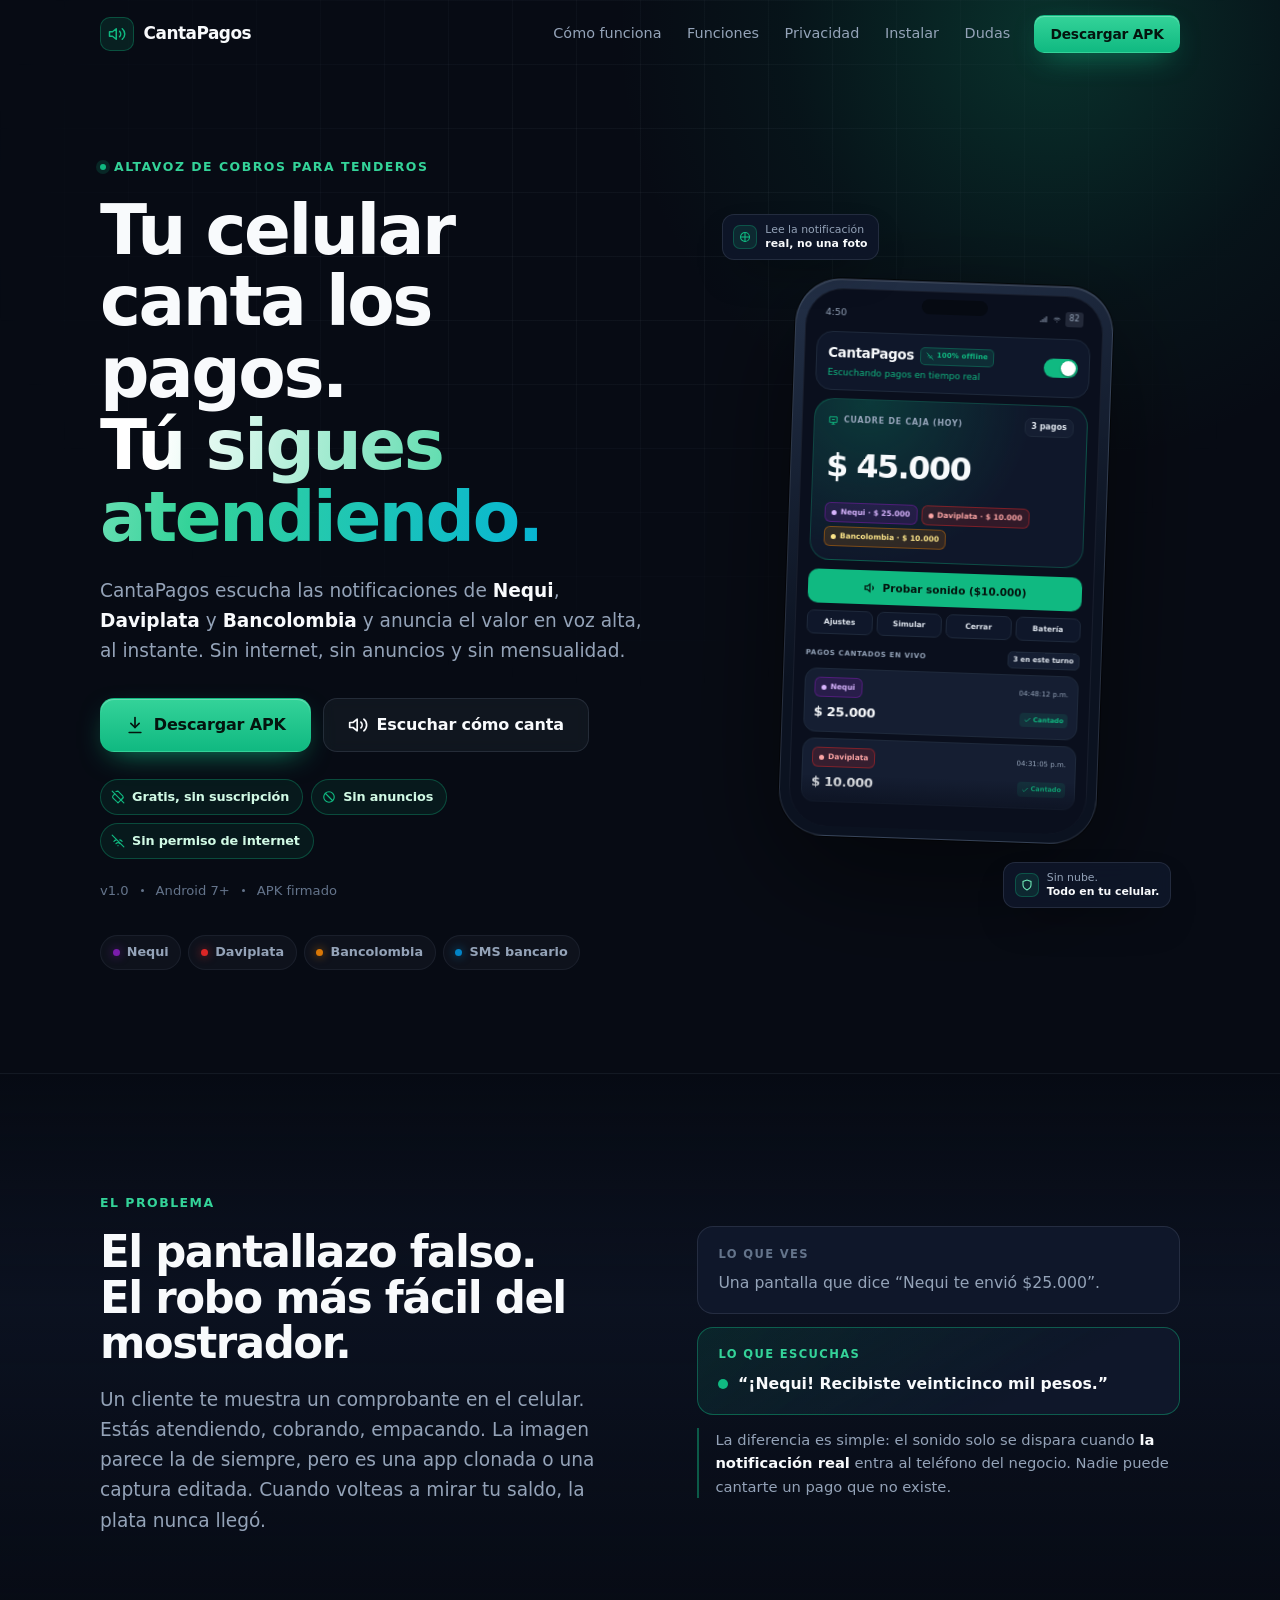
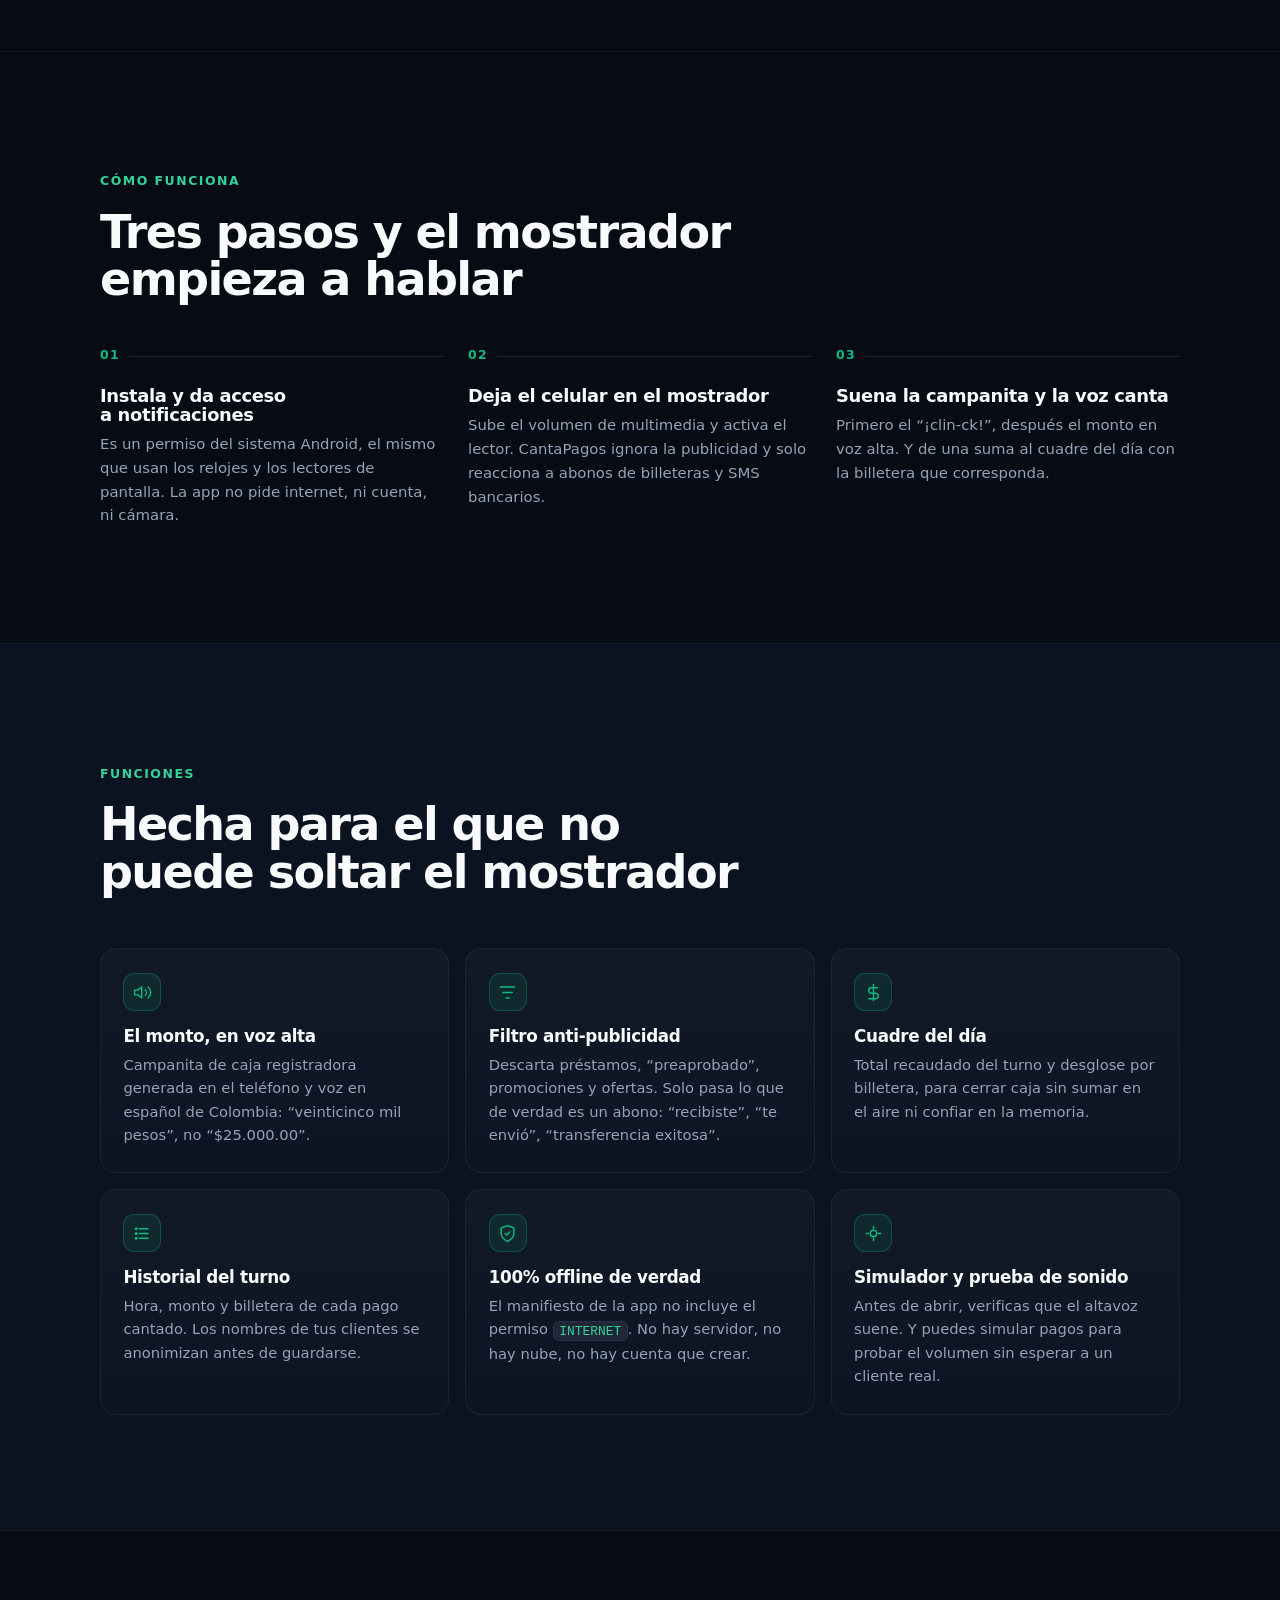
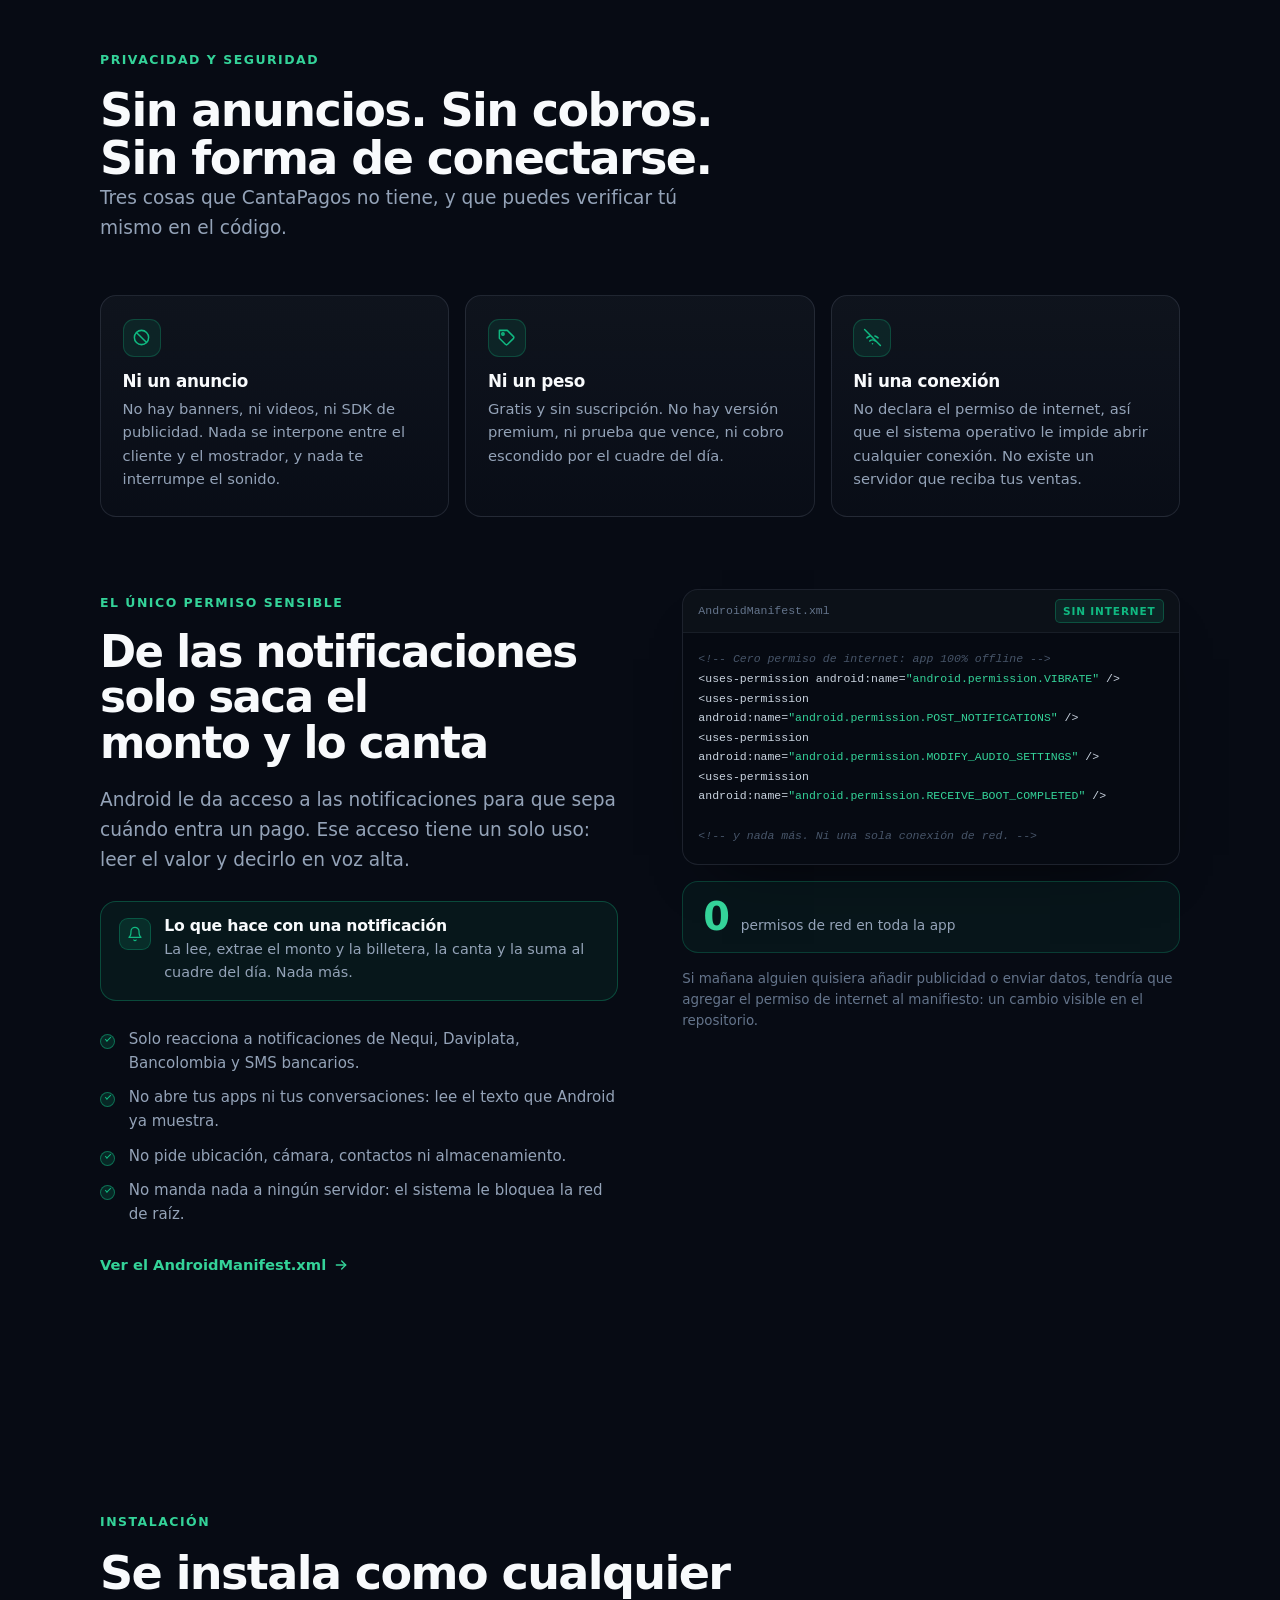
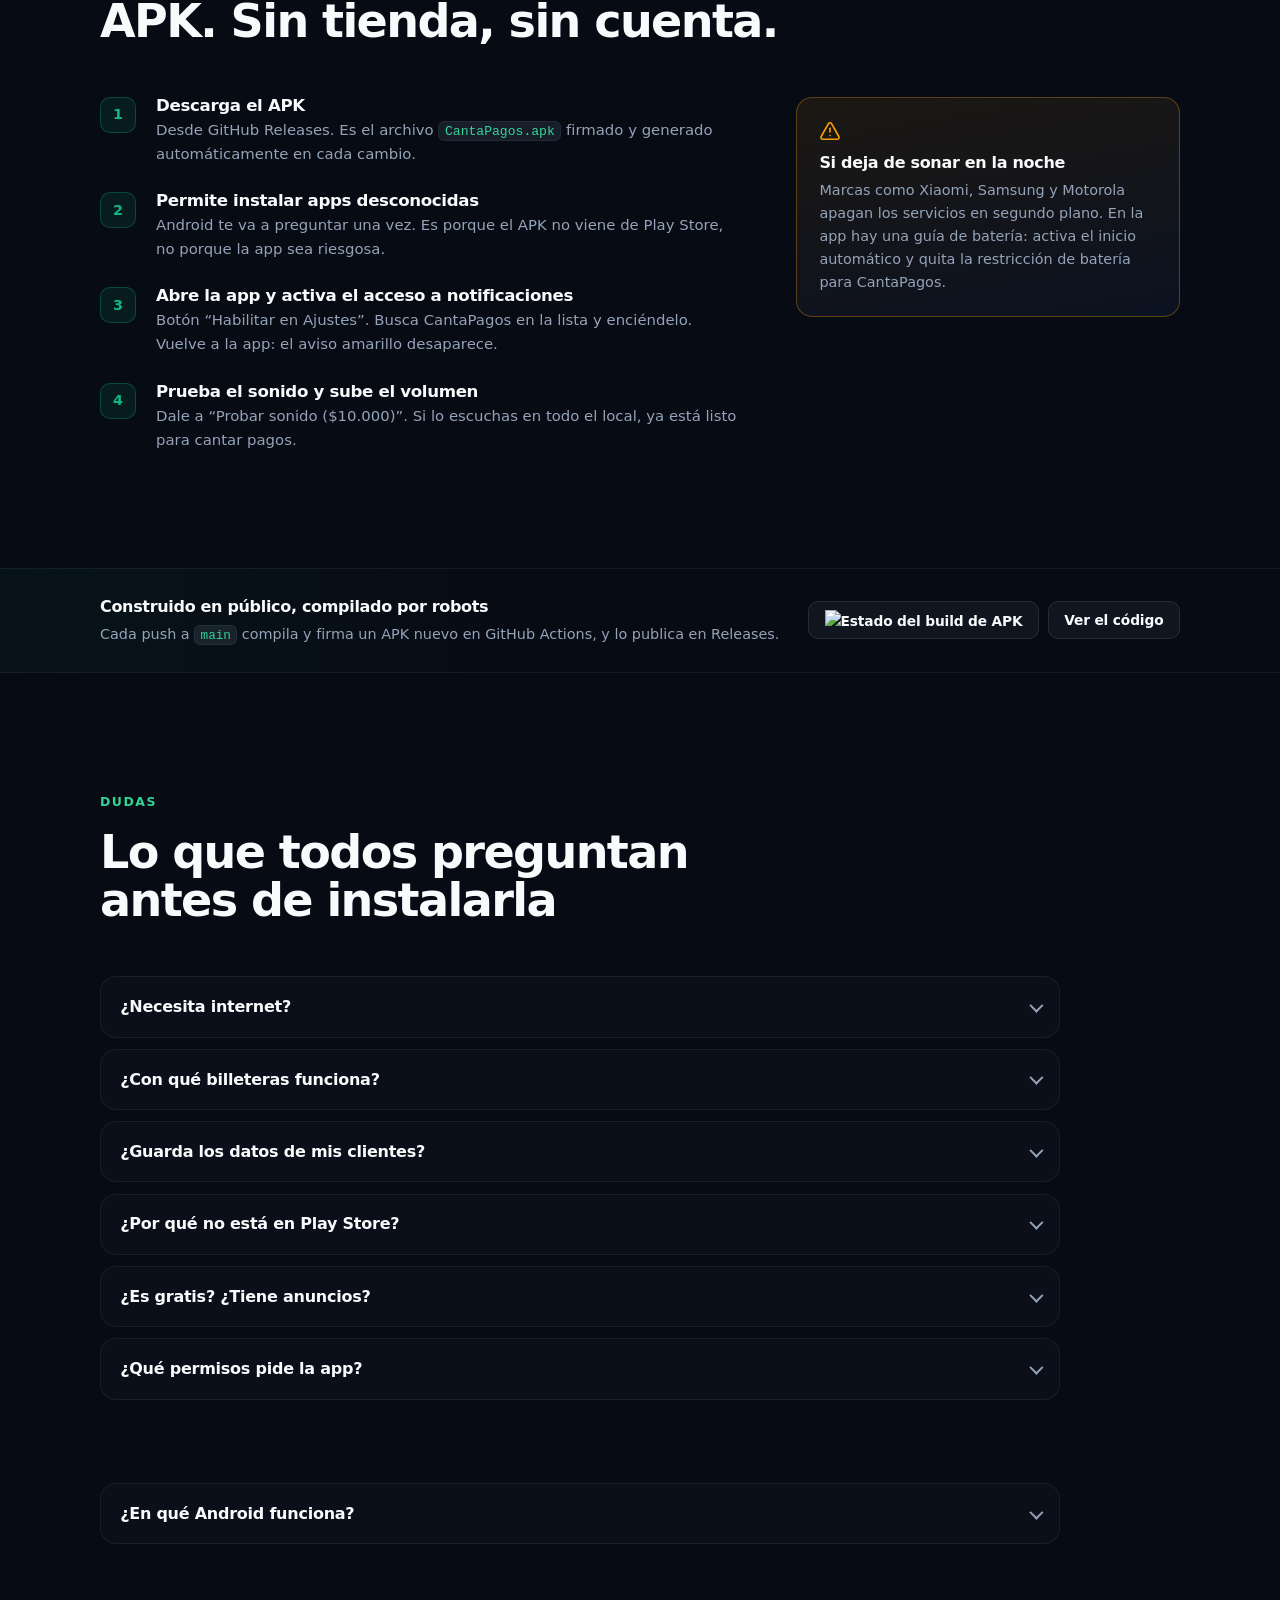
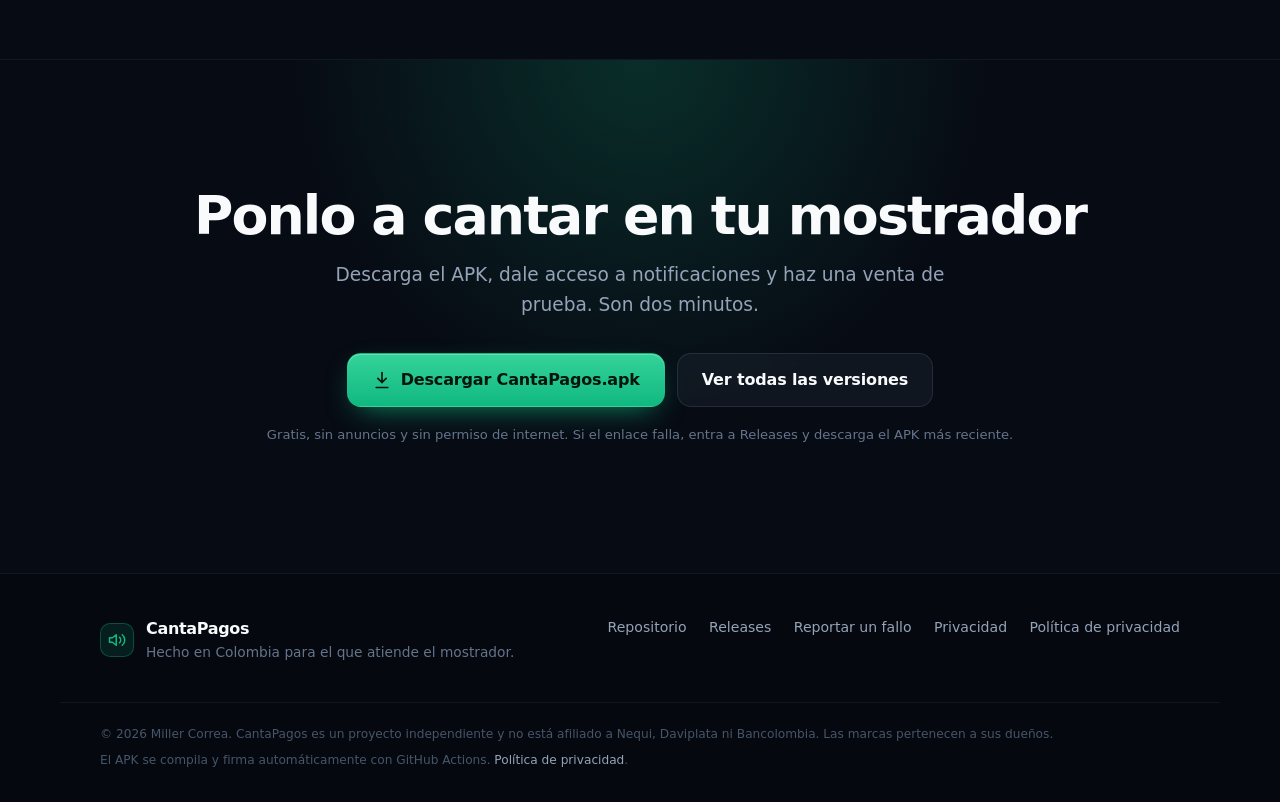
==== commit 77c17c35: "play: AAB en CI, versionCode automático, política de privacidad y fuentes de assets - app/build.grad" ====
--- a/docs/index.html
+++ b/docs/index.html
@@ -16,8 +16,8 @@
 <meta property="og:site_name" content="CantaPagos">
 <meta property="og:image" content="https://macorreag.github.io/CantaPagos/og.png">
 <meta property="og:image:type" content="image/png">
-<meta property="og:image:width" content="1200">
-<meta property="og:image:height" content="630">
+<meta property="og:image:width" content="2400">
+<meta property="og:image:height" content="1260">
 <meta property="og:image:alt" content="CantaPagos: el celular que canta en voz alta los pagos de Nequi, Daviplata y Bancolombia">
 <meta name="twitter:card" content="summary_large_image">
 <meta name="twitter:title" content="CantaPagos — el celular que canta tus pagos">
@@ -594,11 +594,12 @@
       <a href="https://github.com/Macorreag/CantaPagos/releases">Releases</a>
       <a href="https://github.com/Macorreag/CantaPagos/issues">Reportar un fallo</a>
       <a href="#privacidad">Privacidad</a>
+      <a href="privacidad.html">Política de privacidad</a>
     </nav>
   </div>
   <div class="wrap footer__legal">
     <p>© <span id="year">2026</span> Miller Correa. CantaPagos es un proyecto independiente y no está afiliado a Nequi, Daviplata ni Bancolombia. Las marcas pertenecen a sus dueños.</p>
-    <p>El APK se compila y firma automáticamente con GitHub Actions.</p>
+    <p>El APK se compila y firma automáticamente con GitHub Actions. <a href="privacidad.html">Política de privacidad</a>.</p>
   </div>
 </footer>
 
--- a/docs/styles.css
+++ b/docs/styles.css
@@ -1093,6 +1093,45 @@
   font-size: .76rem;
   color: #475569;
 }
+
+/* ---------- Página legal ---------- */
+.legal {
+  max-width: 780px;
+  margin-inline: auto;
+  padding-block: clamp(7rem, 12vw, 9rem) clamp(3rem, 6vw, 5rem);
+}
+.legal h1 {
+  font-size: clamp(2rem, 4.2vw, 2.9rem);
+  margin-bottom: .6rem;
+}
+.legal__date {
+  color: var(--dim);
+  font-size: .88rem;
+  margin-bottom: 2.4rem;
+}
+.legal h2 {
+  font-size: 1.2rem;
+  margin: 2.4rem 0 .6rem;
+  letter-spacing: -.02em;
+}
+.legal p, .legal li {
+  color: var(--muted);
+  font-size: .96rem;
+  line-height: 1.7;
+}
+.legal ul { padding-left: 1.15rem; display: grid; gap: .4rem; margin-top: .6rem; }
+.legal strong { color: var(--text); font-weight: 650; }
+.legal a { color: var(--emerald-2); text-decoration: underline; text-underline-offset: 2px; }
+.legal__box {
+  border: 1px solid rgba(16, 185, 129, .32);
+  background: rgba(16, 185, 129, .07);
+  border-radius: var(--radius);
+  padding: 1.1rem 1.3rem;
+  margin: 1.6rem 0;
+}
+.legal__box p { color: var(--text); margin: 0; }
+.footer__legal a { color: var(--muted); }
+.footer__legal a:hover { color: var(--emerald-2); }
 
 /* ---------- Reveal (solo si hay JS) ---------- */
 .js .reveal {
